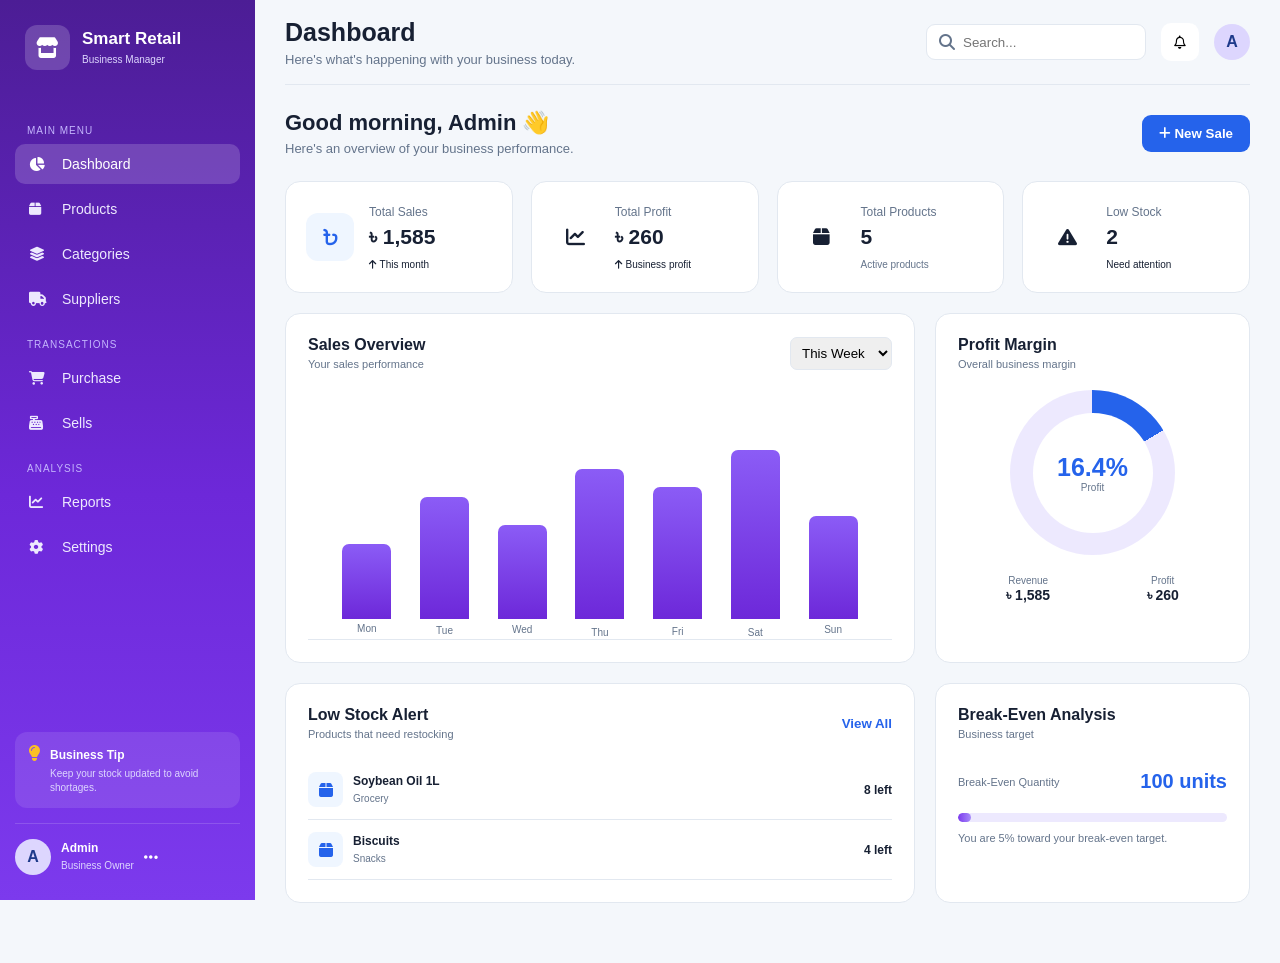
==== index.html @ 4ffba8eb "first commit" ====
<!DOCTYPE html>
<html lang="en">
<head>
    <meta charset="UTF-8">
    <meta name="viewport" content="width=device-width, initial-scale=1.0">

    <title>Smart Retail Business Manager</title>

    <!-- CSS -->
    <link rel="stylesheet" href="./css/style.css">

    <!-- Icons -->
    <link rel="stylesheet"
          href="https://cdnjs.cloudflare.com/ajax/libs/font-awesome/6.5.0/css/all.min.css">
</head>

<body>

<!-- ================= SIDEBAR ================= -->

<aside class="sidebar">

    <div class="logo">
        <div class="logo-icon">
            <i class="fa-solid fa-store"></i>
        </div>

        <div>
            <h2>Smart Retail</h2>
            <span>Business Manager</span>
        </div>
    </div>


    <nav class="sidebar-menu">

        <p class="menu-title">MAIN MENU</p>

        <a href="#" class="nav-link active" data-page="dashboard">
            <i class="fa-solid fa-chart-pie"></i>
            <span>Dashboard</span>
        </a>

        <a href="#" class="nav-link" data-page="products">
            <i class="fa-solid fa-box"></i>
            <span>Products</span>
        </a>

        <a href="#" class="nav-link" data-page="categories">
            <i class="fa-solid fa-layer-group"></i>
            <span>Categories</span>
        </a>

        <a href="#" class="nav-link" data-page="suppliers">
            <i class="fa-solid fa-truck"></i>
            <span>Suppliers</span>
        </a>

        <p class="menu-title">TRANSACTIONS</p>

        <a href="#" class="nav-link" data-page="purchase">
            <i class="fa-solid fa-cart-shopping"></i>
            <span>Purchase</span>
        </a>

        <a href="#" class="nav-link" data-page="sales">
            <i class="fa-solid fa-cash-register"></i>
            <span>Sells</span>
        </a>

        <p class="menu-title">ANALYSIS</p>

        <a href="#" class="nav-link" data-page="reports">
            <i class="fa-solid fa-chart-line"></i>
            <span>Reports</span>
        </a>

        <a href="#" class="nav-link" data-page="settings">
            <i class="fa-solid fa-gear"></i>
            <span>Settings</span>
        </a>

    </nav>


    <div class="sidebar-bottom">

        <div class="help-box">
            <i class="fa-solid fa-lightbulb"></i>

            <div>
                <strong>Business Tip</strong>
                <p>Keep your stock updated to avoid shortages.</p>
            </div>
        </div>

        <div class="user-profile">
<div class="avatar" id="adminAvatar">
    A
</div>
            <div>
                <strong id="sidebarAdminName">Admin</strong>

                <small>Business Owner</small>
            </div>

            <i class="fa-solid fa-ellipsis"></i>
        </div>

    </div>

</aside>


<!-- ================= MAIN ================= -->

<main class="main-content">

    <!-- HEADER -->

    <header class="top-header">

        <div class="mobile-menu">
            <i class="fa-solid fa-bars"></i>
        </div>

        <div class="page-heading">

            <h1 id="page-title">Dashboard</h1>

            <p id="page-subtitle">
                Here's what's happening with your business today.
            </p>

        </div>


        <div class="header-right">

            <div class="search-box">

                <i class="fa-solid fa-search"></i>

                <input
                    type="text"
                    id="globalSearch"
                    placeholder="Search..."
                >

            </div>


            <button class="notification-btn">

                <i class="fa-regular fa-bell"></i>

                <span>3</span>

            </button>


            <div class="header-avatar">
                A
            </div>

        </div>

    </header>


    <!-- ================= PAGE CONTENT ================= -->

    <section id="page-container">


        <!-- ================================================= -->
        <!-- DASHBOARD -->
        <!-- ================================================= -->

        <div class="page active-page" id="dashboard-page">

            <div class="welcome-section">

                <div>

                    <h2>Good morning, Admin 👋</h2>

                    <p>
                        Here's an overview of your business performance.
                    </p>

                </div>

                <button class="primary-btn" onclick="showPage('sales')">

                    <i class="fa-solid fa-plus"></i>

                    New Sale

                </button>

            </div>


            <!-- STAT CARDS -->

            <div class="stats-grid">

                <div class="stat-card">

                    <div class="stat-icon purple">
                        <i class="fa-solid fa-bangladeshi-taka-sign"></i>
                    </div>

                    <div>

                        <span>Total Sales</span>

                        <h2 id="dashboardSales">
                            ৳ 0
                        </h2>

                        <small class="positive">
                            <i class="fa-solid fa-arrow-up"></i>
                            This month
                        </small>

                    </div>

                </div>


                <div class="stat-card">

                    <div class="stat-icon green">
                        <i class="fa-solid fa-chart-line"></i>
                    </div>

                    <div>

                        <span>Total Profit</span>

                        <h2 id="dashboardProfit">
                            ৳ 0
                        </h2>

                        <small class="positive">
                            <i class="fa-solid fa-arrow-up"></i>
                            Business profit
                        </small>

                    </div>

                </div>


                <div class="stat-card">

                    <div class="stat-icon blue">
                        <i class="fa-solid fa-box"></i>
                    </div>

                    <div>

                        <span>Total Products</span>

                        <h2 id="dashboardProducts">
                            0
                        </h2>

                        <small>
                            Active products
                        </small>

                    </div>

                </div>


                <div class="stat-card">

                    <div class="stat-icon orange">
                        <i class="fa-solid fa-triangle-exclamation"></i>
                    </div>

                    <div>

                        <span>Low Stock</span>

                        <h2 id="dashboardLowStock">
                            0
                        </h2>

                        <small class="danger">
                            Need attention
                        </small>

                    </div>

                </div>

            </div>


            <!-- DASHBOARD MIDDLE -->

            <div class="dashboard-grid">


                <!-- SALES OVERVIEW -->

                <div class="dashboard-card large-card">

                    <div class="card-header">

                        <div>

                            <h3>Sales Overview</h3>

                            <p>
                                Your sales performance
                            </p>

                        </div>

                        <select id="salesPeriod">

                            <option>This Week</option>
                            <option>This Month</option>
                            <option>This Year</option>

                        </select>

                    </div>


                    <div class="chart-container">

                        <div class="fake-chart">

                            <div class="chart-bars">

                                <div style="height:40%">
                                    <span>Mon</span>
                                </div>

                                <div style="height:65%">
                                    <span>Tue</span>
                                </div>

                                <div style="height:50%">
                                    <span>Wed</span>
                                </div>

                                <div style="height:80%">
                                    <span>Thu</span>
                                </div>

                                <div style="height:70%">
                                    <span>Fri</span>
                                </div>

                                <div style="height:90%">
                                    <span>Sat</span>
                                </div>

                                <div style="height:55%">
                                    <span>Sun</span>
                                </div>

                            </div>

                        </div>

                    </div>

                </div>


                <!-- PROFIT MARGIN -->

                <div class="dashboard-card">

                    <div class="card-header">

                        <div>

                            <h3>Profit Margin</h3>

                            <p>Overall business margin</p>

                        </div>

                    </div>


                    <div class="profit-circle">

                        <div>

                            <strong id="profitMargin">
                                0%
                            </strong>

                            <span>Profit</span>

                        </div>

                    </div>


                    <div class="profit-info">

                        <div>

                            <span>Revenue</span>

                            <strong id="marginRevenue">
                                ৳ 0
                            </strong>

                        </div>

                        <div>

                            <span>Profit</span>

                            <strong id="marginProfit">
                                ৳ 0
                            </strong>

                        </div>

                    </div>

                </div>

            </div>


            <!-- DASHBOARD BOTTOM -->

            <div class="dashboard-grid">


                <!-- LOW STOCK -->

                <div class="dashboard-card">

                    <div class="card-header">

                        <div>

                            <h3>Low Stock Alert</h3>

                            <p>Products that need restocking</p>

                        </div>

                        <button
                            class="text-btn"
                            onclick="showPage('products')"
                        >
                            View All
                        </button>

                    </div>

                    <div id="lowStockList"></div>

                </div>


                <!-- BREAK EVEN -->

                <div class="dashboard-card">

                    <div class="card-header">

                        <div>

                            <h3>Break-Even Analysis</h3>

                            <p>Business target</p>

                        </div>

                    </div>


                    <div class="break-even">

                        <div class="break-number">

                            <span>Break-Even Quantity</span>

                            <strong id="breakEvenQuantity">
                                0 units
                            </strong>

                        </div>


                        <div class="progress">

                            <div
                                class="progress-bar"
                                id="breakEvenProgress"
                            ></div>

                        </div>


                        <p id="breakEvenText">
                            Add sales to see your progress.
                        </p>

                    </div>

                </div>

            </div>


        </div>


        <!-- ================================================= -->
        <!-- PRODUCTS -->
        <!-- ================================================= -->

        <div class="page" id="products-page">

            <div class="section-header">

                <div>

                    <h2>Products</h2>

                    <p>
                        Manage your products and stock.
                    </p>

                </div>

                <button
                    class="primary-btn"
                    onclick="openModal('productModal')"
                >

                    <i class="fa-solid fa-plus"></i>

                    Add Product

                </button>

            </div>


            <div class="summary-grid">

                <div class="mini-card">

                    <span>Total Products</span>

                    <strong id="productCount">
                        0
                    </strong>

                </div>

                <div class="mini-card">

                    <span>Total Stock</span>

                    <strong id="totalStock">
                        0
                    </strong>

                </div>

                <div class="mini-card warning-mini">

                    <span>Low Stock</span>

                    <strong id="productLowStock">
                        0
                    </strong>

                </div>

            </div>


            <div class="table-card">

                <div class="table-top">

                    <h3>Product List</h3>

                    <div class="table-search">

                        <i class="fa-solid fa-search"></i>

                        <input
                            type="text"
                            id="productSearch"
                            placeholder="Search products..."
                            onkeyup="renderProducts()"
                        >

                    </div>

                </div>


                <div class="table-wrapper">

                    <table>

                        <thead>

                            <tr>

                                <th>Product</th>
                                <th>Category</th>
                                <th>Purchase Price</th>
                                <th>Selling Price</th>
                                <th>Stock</th>
                                <th>Status</th>
                                <th>Action</th>

                            </tr>

                        </thead>

                        <tbody id="productsTable"></tbody>

                    </table>

                </div>

            </div>

        </div>


        <!-- ================================================= -->
        <!-- CATEGORIES -->
        <!-- ================================================= -->

        <div class="page" id="categories-page">

            <div class="section-header">

                <div>

                    <h2>Categories</h2>

                    <p>
                        Organize your products by category.
                    </p>

                </div>

                <button
                    class="primary-btn"
                    onclick="openModal('categoryModal')"
                >

                    <i class="fa-solid fa-plus"></i>

                    Add Category

                </button>

            </div>


            <div class="category-grid" id="categoryList"></div>

        </div>


        <!-- ================================================= -->
        <!-- SUPPLIERS -->
        <!-- ================================================= -->

        <div class="page" id="suppliers-page">

            <div class="section-header">

                <div>

                    <h2>Suppliers</h2>

                    <p>
                        Manage your product suppliers.
                    </p>

                </div>

                <button
                    class="primary-btn"
                    onclick="openModal('supplierModal')"
                >

                    <i class="fa-solid fa-plus"></i>

                    Add Supplier

                </button>

            </div>


            <div class="supplier-grid" id="supplierList"></div>

        </div>


        <!-- ================================================= -->
        <!-- PURCHASE -->
        <!-- ================================================= -->

        <div class="page" id="purchase-page">

            <div class="section-header">

                <div>

                    <h2>Purchase</h2>

                    <p>
                        Record products purchased from suppliers.
                    </p>

                </div>

            </div>


            <div class="transaction-layout">

                <div class="form-card">

                    <h3>New Purchase</h3>

                    <form id="purchaseForm">

                        <div class="form-group">

                            <label>Supplier</label>

                            <select id="purchaseSupplier" required>
                                <option value="">Select Supplier</option>
                            </select>

                        </div>


                        <div class="form-group">

                            <label>Product</label>

                            <select id="purchaseProduct" required>
                                <option value="">Select Product</option>
                            </select>

                        </div>


                        <div class="form-row">

                            <div class="form-group">

                                <label>Quantity</label>

                                <input
                                    type="number"
                                    id="purchaseQuantity"
                                    min="1"
                                    required
                                >

                            </div>


                            <div class="form-group">

                                <label>Purchase Price</label>

                                <input
                                    type="number"
                                    id="purchasePrice"
                                    min="0"
                                    required
                                >

                            </div>

                        </div>


                        <div class="total-box">

                            <span>Total Purchase Cost</span>

                            <strong id="purchaseTotal">
                                ৳ 0
                            </strong>

                        </div>


                        <button class="primary-btn full-btn">

                            <i class="fa-solid fa-check"></i>

                            Complete Purchase

                        </button>

                    </form>

                </div>


                <div class="info-card">

                    <div class="info-icon">
                        <i class="fa-solid fa-circle-info"></i>
                    </div>

                    <h3>Purchase Information</h3>

                    <p>
                        When you record a purchase, the product stock
                        will automatically increase.
                    </p>

                    <div class="info-list">

                        <div>
                            <i class="fa-solid fa-check"></i>
                            Stock automatically updated
                        </div>

                        <div>
                            <i class="fa-solid fa-check"></i>
                            Purchase cost recorded
                        </div>

                        <div>
                            <i class="fa-solid fa-check"></i>
                            Supplier history maintained
                        </div>

                    </div>

                </div>

            </div>


            <div class="table-card">

                <div class="table-top">

                    <h3>Recent Purchases</h3>

                </div>

                <div class="table-wrapper">

                    <table>

                        <thead>

                            <tr>

                                <th>Date</th>
                                <th>Supplier</th>
                                <th>Product</th>
                                <th>Quantity</th>
                                <th>Price</th>
                                <th>Total</th>

                            </tr>

                        </thead>

                        <tbody id="purchaseTable"></tbody>

                    </table>

                </div>

            </div>

        </div>


        <!-- ================================================= -->
        <!-- SALES -->
        <!-- ================================================= -->

        <div class="page" id="sales-page">

            <div class="section-header">

                <div>

                    <h2>Sells</h2>

                    <p>
                        Record customer sales and track profit.
                    </p>

                </div>

            </div>


            <div class="transaction-layout">

                <div class="form-card">

                    <h3>New Sale</h3>

                    <form id="salesForm">

                        <div class="form-group">

                            <label>Customer Name</label>

                            <input
                                type="text"
                                id="customerName"
                                placeholder="Enter customer name"
                                required
                            >

                        </div>


                        <div class="form-group">

                            <label>Customer Phone</label>

                            <input
                                type="text"
                                id="customerPhone"
                                placeholder="01XXXXXXXXX"
                            >

                        </div>


                        <div class="form-group">

                            <label>Product</label>

                            <select id="salesProduct" required>
                                <option value="">Select Product</option>
                            </select>

                        </div>


                        <div class="form-row">

                            <div class="form-group">

                                <label>Quantity</label>

                                <input
                                    type="number"
                                    id="salesQuantity"
                                    min="1"
                                    value="1"
                                    required
                                >

                            </div>


                            <div class="form-group">

                                <label>Discount</label>

                                <input
                                    type="number"
                                    id="salesDiscount"
                                    min="0"
                                    value="0"
                                >

                            </div>

                        </div>


                        <div class="form-group">

                            <label>Payment Method</label>

                            <select id="paymentMethod">

                                <option>Cash</option>
                                 <option>bKash</option> 
                                <option>Card</option> 
                                <option>Other</option>

                            </select>

                        </div>


                        <div class="sale-summary">

                            <div>

                                <span>Unit Price</span>

                                <strong id="saleUnitPrice">
                                    ৳ 0
                                </strong>

                            </div>


                            <div>

                                <span>Subtotal</span>

                                <strong id="saleSubtotal">
                                    ৳ 0
                                </strong>

                            </div>


                            <div>

                                <span>Discount</span>

                                <strong id="saleDiscount">
                                    ৳ 0
                                </strong>

                            </div>


                            <div class="grand-total">

                                <span>Total</span>

                                <strong id="saleTotal">
                                    ৳ 0
                                </strong>

                            </div>

                        </div>


                        <button class="primary-btn full-btn">

                            <i class="fa-solid fa-cash-register"></i>

                            Complete Sale

                        </button>

                    </form>

                </div>


                <div class="sale-help">

                    <div class="sale-help-icon">

                        <i class="fa-solid fa-lightbulb"></i>

                    </div>

                    <h3>Smart Selling</h3>

                    <p>
                        Every sale automatically reduces stock and
                        calculates your profit.
                    </p>

                    <div class="profit-preview">

                        <span>Estimated Profit</span>

                        <strong id="estimatedProfit">
                            ৳ 0
                        </strong>

                    </div>

                </div>

            </div>


            <div class="table-card">

                <div class="table-top">

                    <h3>Sales History</h3>

                    <button
                        class="outline-btn"
                        onclick="clearSales()"
                    >
                        Clear History
                    </button>

                </div>


                <div class="table-wrapper">

                    <table>

                        <thead>

                            <tr>

                                <th>Date</th>
                                <th>Customer</th>
                                <th>Product</th>
                                <th>Qty</th>
                                <th>Total</th>
                                <th>Profit</th>
                                <th>Payment</th>

                            </tr>

                        </thead>

                        <tbody id="salesTable"></tbody>

                    </table>

                </div>

            </div>

        </div>


        <!-- ================================================= -->
        <!-- REPORTS -->
        <!-- ================================================= -->

        <div class="page" id="reports-page">

            <div class="section-header">

                <div>

                    <h2>Reports</h2>

                    <p>
                        Understand your business performance.
                    </p>

                </div>

                <button
                    class="outline-btn"
                    onclick="window.print()"
                >

                    <i class="fa-solid fa-print"></i>

                    Print Report

                </button>

            </div>


            <div class="report-cards">

                <div class="report-card">

                    <i class="fa-solid fa-money-bill-trend-up"></i>

                    <span>Total Revenue</span>

                    <strong id="reportRevenue">
                        ৳ 0
                    </strong>

                </div>


                <div class="report-card">

                    <i class="fa-solid fa-chart-column"></i>

                    <span>Total Profit</span>

                    <strong id="reportProfit">
                        ৳ 0
                    </strong>

                </div>


                <div class="report-card">

                    <i class="fa-solid fa-percent"></i>

                    <span>Profit Margin</span>

                    <strong id="reportMargin">
                        0%
                    </strong>

                </div>


                <div class="report-card">

                    <i class="fa-solid fa-cart-shopping"></i>

                    <span>Total Sales</span>

                    <strong id="reportTransactions">
                        0
                    </strong>

                </div>

            </div>


            <div class="dashboard-grid">


                <div class="dashboard-card">

                    <div class="card-header">

                        <div>

                            <h3>Profit & Loss</h3>

                            <p>Business financial summary</p>

                        </div>

                    </div>


                    <div class="financial-list">

                        <div>

                            <span>Total Revenue</span>

                            <strong id="financialRevenue">
                                ৳ 0
                            </strong>

                        </div>

                        <div>

                            <span>Cost of Goods</span>

                            <strong id="financialCost">
                                ৳ 0
                            </strong>

                        </div>

                        <div class="profit-row">

                            <span>Gross Profit</span>

                            <strong id="financialProfit">
                                ৳ 0
                            </strong>

                        </div>

                    </div>

                </div>


                <div class="dashboard-card">

                    <div class="card-header">

                        <div>

                            <h3>Break-Even Analysis</h3>

                            <p>Calculate your business target</p>

                        </div>

                    </div>


                    <div class="break-form">

                        <div class="form-group">

                            <label>Fixed Cost</label>

                            <input
                                type="number"
                                id="fixedCost"
                                value="20000"
                                oninput="calculateBreakEven()"
                            >

                        </div>


                        <div class="form-group">

                            <label>Selling Price / Unit</label>

                            <input
                                type="number"
                                id="breakSellingPrice"
                                value="500"
                                oninput="calculateBreakEven()"
                            >

                        </div>


                        <div class="form-group">

                            <label>Variable Cost / Unit</label>

                            <input
                                type="number"
                                id="variableCost"
                                value="300"
                                oninput="calculateBreakEven()"
                            >

                        </div>


                        <div class="break-result">

                            <span>Break-Even Quantity</span>

                            <strong id="breakResult">
                                100 units
                            </strong>

                        </div>

                    </div>

                </div>

            </div>


            <div class="table-card">

                <div class="table-top">

                    <h3>Best Selling Products</h3>

                </div>

                <div class="table-wrapper">

                    <table>

                        <thead>

                            <tr>

                                <th>Product</th>
                                <th>Units Sold</th>
                                <th>Revenue</th>
                                <th>Profit</th>

                            </tr>

                        </thead>

                        <tbody id="bestSellingTable"></tbody>

                    </table>

                </div>

            </div>

        </div>
<!-- ================================================= -->
<!-- SETTINGS -->
<!-- ================================================= -->

<div class="page" id="settings-page">

    <div class="section-header">

        <div>

            <h2>Settings</h2>

            <p>
                Manage your business information.
            </p>

        </div>

    </div>


    <div class="settings-layout">


        <!-- SETTINGS MENU -->
        <div class="settings-menu">

            <button class="setting-tab active">

                <i class="fa-solid fa-store"></i>

                Business Information

            </button>

        </div>


        <!-- SETTINGS CONTENT -->
        <div class="settings-content">

            <h3>Business Information</h3>

            <p class="settings-description">
                Update your business details.
            </p>


            <!-- BUSINESS NAME + PHONE -->
            <div class="form-row">

                <div class="form-group">

                    <label for="adminName">
                        admin Name
                    </label>

                    <input
                        type="text"
                        id="adminName"
                        value="admin"
                        placeholder="Enter admin name"
                    >

                </div>


                <div class="form-group">

                    <label for="businessPhone">
                        Phone
                    </label>

                    <input
                        type="text"
                        id="businessPhone"
                        value="01700000000"
                        placeholder="Enter phone number"
                    >

                </div>

            </div>


            <!-- EMAIL -->
            <div class="form-group">

                <label for="businessEmail">
                    Email
                </label>

                <input
                    type="email"
                    id="businessEmail"
                    value="admin@smartretail.com"
                    placeholder="Enter business email"
                >

            </div>


            <!-- ADDRESS -->
            <div class="form-group">

                <label for="businessAddress">
                    Business Address
                </label>

                <textarea
                    id="businessAddress"
                    rows="4"
                    placeholder="Enter business address"
                >Sylhet, Bangladesh</textarea>

            </div>


            <!-- SAVE BUTTON -->
            <button
                type="button"
                class="primary-btn"
                id="saveBusinessInfo"
            >

                <i class="fa-solid fa-save"></i>

                Save Changes

            </button>


        </div>

    </div>

</div>

<!-- ================================================= -->
<!-- PRODUCT MODAL -->
<!-- ================================================= -->

<div class="modal" id="productModal">

    <div class="modal-content">

        <div class="modal-header">

            <div>

                <h3>Add New Product</h3>

                <p>Add a product to your inventory.</p>

            </div>

            <button
                class="close-modal"
                onclick="closeModal('productModal')"
            >
                
            </button>

        </div>


        <form id="productForm">

            <div class="form-group">

                <label>Product Name</label>

                <input
                    type="text"
                    id="productName"
                    placeholder="e.g. Rice 5kg"
                    required
                >

            </div>


            <div class="form-group">

                <label>Category</label>

                <select id="productCategory" required></select>

            </div>


            <div class="form-row">

                <div class="form-group">

                    <label>Purchase Price</label>

                    <input
                        type="number"
                        id="productPurchasePrice"
                        required
                    >

                </div>


                <div class="form-group">

                    <label>Selling Price</label>

                    <input
                        type="number"
                        id="productSellingPrice"
                        required
                    >

                </div>

            </div>


            <div class="form-row">

                <div class="form-group">

                    <label>Stock Quantity</label>

                    <input
                        type="number"
                        id="productStock"
                        required
                    >

                </div>


                <div class="form-group">

                    <label>Minimum Stock</label>

                    <input
                        type="number"
                        id="productMinimumStock"
                        value="5"
                        required
                    >

                </div>

            </div>


            <div class="modal-actions">

                <button
                    type="button"
                    class="outline-btn"
                    onclick="closeModal('productModal')"
                >
                    Cancel
                </button>

                <button class="primary-btn">
                    Add Product
                </button>

            </div>

        </form>

    </div>

</div>


<!-- ================================================= -->
<!-- CATEGORY MODAL -->
<!-- ================================================= -->

<div class="modal" id="categoryModal">

    <div class="modal-content small-modal">

        <div class="modal-header">

            <h3>Add Category</h3>

            <button
                class="close-modal"
                onclick="closeModal('categoryModal')"
            >
                
            </button>

        </div>


        <form id="categoryForm">

            <div class="form-group">

                <label>Category Name</label>

                <input
                    type="text"
                    id="categoryName"
                    placeholder="e.g. Grocery"
                    required
                >

            </div>


            <div class="modal-actions">

                <button
                    type="button"
                    class="outline-btn"
                    onclick="closeModal('categoryModal')"
                >
                    Cancel
                </button>

                <button class="primary-btn">
                    Add Category
                </button>

            </div>

        </form>

    </div>

</div>


<!-- ================================================= -->
<!-- SUPPLIER MODAL -->
<!-- ================================================= -->

<div class="modal" id="supplierModal">

    <div class="modal-content">

        <div class="modal-header">

            <div>

                <h3>Add Supplier</h3>

                <p>Add supplier information.</p>

            </div>

            <button
                class="close-modal"
                onclick="closeModal('supplierModal')"
            >
                
            </button>

        </div>


        <form id="supplierForm">

            <div class="form-group">

                <label>Supplier Name</label>

                <input
                    type="text"
                    id="supplierName"
                    required
                >

            </div>


            <div class="form-row">

                <div class="form-group">

                    <label>Phone</label>

                    <input
                        type="text"
                        id="supplierPhone"
                        required
                    >

                </div>


                <div class="form-group">

                    <label>Email</label>

                    <input
                        type="email"
                        id="supplierEmail"
                    >

                </div>

            </div>


            <div class="form-group">

                <label>Address</label>

                <textarea
                    id="supplierAddress"
                    rows="3"
                ></textarea>

            </div>


            <div class="modal-actions">

                <button
                    type="button"
                    class="outline-btn"
                    onclick="closeModal('supplierModal')"
                >
                    Cancel
                </button>

                <button class="primary-btn">
                    Add Supplier
                </button>

            </div>

        </form>

    </div>

</div>


<!-- JAVASCRIPT -->

<script src="js/script.js"></script>

</body>
</html>
---- css/style.css ----
/* ==========================================
   SMART RETAIL BUSINESS MANAGER
   ========================================== */

/* :root {

    --primary: #6d28d9;
    --primary-dark: #4c1d95;
    --primary-light: #ede9fe;

    --background: #f7f7fb;

    --white: #ffffff;

    --text: #1f2937;
    --text-light: #6b7280;

    --border: #e5e7eb;

    --green: #16a34a;
    --green-light: #dcfce7;

    --red: #dc2626;
    --red-light: #fee2e2;

    --orange: #f59e0b;
    --orange-light: #fef3c7;

    --blue: #2563eb;
    --blue-light: #dbeafe;

    --shadow:
        0 5px 20px rgba(0, 0, 0, 0.05);

}
 */


:root {

    --primary: #2563EB;
    --primary-dark: #1E3A8A;
    --primary-light: #EFF6FF;
    --primary-bright: #3B82F6;

    --background: #F4F7FB;
    --card: #FFFFFF;

    --text: #172033;
    --text-light: #64748B;

    --border: #E2E8F0;

    --success: #10B981;
    --warning: #F59E0B;
    --danger: #EF4444;

}

/* ==========================================
   RESET
   ========================================== */

* {

    margin: 0;
    padding: 0;

    box-sizing: border-box;

}


body {

    font-family:
        Inter,
        Arial,
        Helvetica,
        sans-serif;

    background: var(--background);

    color: var(--text);

}


/* ==========================================
   SIDEBAR
   ========================================== */

.sidebar {

    width: 255px;

    height: 100vh;

    position: fixed;

    left: 0;
    top: 0;

    background:
        linear-gradient(
            180deg,
            #4c1d95 0%,
            #6d28d9 55%,
            #7c3aed 100%
        );

    color: white;

    padding: 25px 15px;

    display: flex;

    flex-direction: column;

    z-index: 1000;

}


.logo {

    display: flex;

    align-items: center;

    gap: 12px;

    padding: 0 10px;

    margin-bottom: 35px;

}


.logo-icon {

    width: 45px;
    height: 45px;

    border-radius: 12px;

    background: rgba(255,255,255,0.18);

    display: flex;

    justify-content: center;

    align-items: center;

    font-size: 20px;

}


.logo h2 {

    font-size: 17px;

}


.logo span {

    font-size: 10px;

    color: #ddd6fe;

}


.menu-title {

    font-size: 10px;

    letter-spacing: 1px;

    color: #c4b5fd;

    margin: 20px 12px 8px;

}


.nav-link {

    display: flex;

    align-items: center;

    gap: 13px;

    padding: 12px 14px;

    color: #ede9fe;

    text-decoration: none;

    border-radius: 10px;

    margin-bottom: 5px;

    transition: 0.3s;

    font-size: 14px;

}


.nav-link i {

    width: 20px;

}


.nav-link:hover,
.nav-link.active {

    background: rgba(255,255,255,0.17);

    color: white;

}


.sidebar-bottom {

    margin-top: auto;

}


.help-box {

    background: rgba(255,255,255,0.10);

    padding: 13px;

    border-radius: 12px;

    display: flex;

    gap: 10px;

    margin-bottom: 15px;

}


.help-box > i {

    color: #fbbf24;

}


.help-box strong {

    font-size: 12px;

}


.help-box p {

    font-size: 10px;

    color: #ddd6fe;

    margin-top: 4px;

    line-height: 1.4;

}


.user-profile {

    display: flex;

    align-items: center;

    gap: 10px;

    border-top: 1px solid rgba(255,255,255,0.15);

    padding-top: 15px;

}


.avatar,
.header-avatar {

    width: 36px;
    height: 36px;

    border-radius: 50%;

    background: #ddd6fe;

    color: var(--primary-dark);

    display: flex;

    justify-content: center;

    align-items: center;

    font-weight: bold;

}


.user-profile strong {

    font-size: 12px;

    display: block;

}


.user-profile small {

    color: #ddd6fe;

    font-size: 10px;

}


/* ==========================================
   MAIN
   ========================================== */

.main-content {

    margin-left: 255px;

    min-height: 100vh;

    padding: 0 30px 40px;

}


/* ==========================================
   HEADER
   ========================================== */

.top-header {

    height: 85px;

    display: flex;

    align-items: center;

    justify-content: space-between;

    border-bottom: 1px solid var(--border);

    margin-bottom: 25px;

}


.page-heading h1 {

    font-size: 25px;

}


.page-heading p {

    color: var(--text-light);

    font-size: 13px;

    margin-top: 5px;

}


.header-right {

    display: flex;

    align-items: center;

    gap: 15px;

}


.search-box {

    background: white;

    border: 1px solid var(--border);

    border-radius: 9px;

    padding: 9px 12px;

    display: flex;

    align-items: center;

    gap: 8px;

    width: 220px;

}


.search-box i {

    color: var(--text-light);

}


.search-box input {

    border: none;

    outline: none;

    width: 100%;

}


.notification-btn {

    border: none;

    background: white;

    width: 38px;
    height: 38px;

    border-radius: 10px;

    position: relative;

    cursor: pointer;

}


.notification-btn span {

    position: absolute;

    top: -3px;
    right: -3px;

    background: var(--red);

    color: white;

    font-size: 9px;

    width: 16px;
    height: 16px;

    border-radius: 50%;

    display: flex;

    justify-content: center;

    align-items: center;

}


.mobile-menu {

    display: none;

}


/* ==========================================
   PAGES
   ========================================== */

.page {

    display: none;

}


.page.active-page {

    display: block;

}


.welcome-section,
.section-header {

    display: flex;

    justify-content: space-between;

    align-items: center;

    margin-bottom: 25px;

}


.welcome-section h2,
.section-header h2 {

    font-size: 22px;

}


.welcome-section p,
.section-header p {

    color: var(--text-light);

    font-size: 13px;

    margin-top: 5px;

}


/* ==========================================
   BUTTONS
   ========================================== */

.primary-btn {

    background: var(--primary);

    color: white;

    border: none;

    padding: 11px 17px;

    border-radius: 9px;

    cursor: pointer;

    font-weight: 600;

    transition: 0.25s;

}


.primary-btn:hover {

    background: var(--primary-dark);

    transform: translateY(-1px);

}


.outline-btn {

    background: white;

    color: var(--primary);

    border: 1px solid var(--primary-light);

    padding: 10px 15px;

    border-radius: 8px;

    cursor: pointer;

}


.text-btn {

    border: none;

    background: transparent;

    color: var(--primary);

    cursor: pointer;

    font-weight: 600;

}


.full-btn {

    width: 100%;

}


/* ==========================================
   STAT CARDS
   ========================================== */

.stats-grid {

    display: grid;

    grid-template-columns:
        repeat(4, 1fr);

    gap: 18px;

    margin-bottom: 20px;

}


.stat-card {

    background: white;

    border: 1px solid var(--border);

    border-radius: 15px;

    padding: 20px;

    display: flex;

    gap: 15px;

    align-items: center;

    box-shadow: var(--shadow);

}


.stat-icon {

    width: 48px;
    height: 48px;

    border-radius: 12px;

    display: flex;

    align-items: center;

    justify-content: center;

    font-size: 19px;

}


.stat-icon.purple {

    background: var(--primary-light);

    color: var(--primary);

}


.stat-icon.green {

    background: var(--green-light);

    color: var(--green);

}


.stat-icon.blue {

    background: var(--blue-light);

    color: var(--blue);

}


.stat-icon.orange {

    background: var(--orange-light);

    color: var(--orange);

}


.stat-card span {

    font-size: 12px;

    color: var(--text-light);

}


.stat-card h2 {

    font-size: 21px;

    margin: 5px 0;

}


.stat-card small {

    font-size: 10px;

    color: var(--text-light);

}


.positive {

    color: var(--green) !important;

}


.danger {

    color: var(--red) !important;

}


/* ==========================================
   DASHBOARD GRID
   ========================================== */

.dashboard-grid {

    display: grid;

    grid-template-columns:
        2fr 1fr;

    gap: 20px;

    margin-bottom: 20px;

}


.dashboard-card {

    background: white;

    border: 1px solid var(--border);

    border-radius: 15px;

    padding: 22px;

    box-shadow: var(--shadow);

}


.card-header {

    display: flex;

    justify-content: space-between;

    align-items: center;

    margin-bottom: 20px;

}


.card-header h3 {

    font-size: 16px;

}


.card-header p {

    color: var(--text-light);

    font-size: 11px;

    margin-top: 4px;

}


.card-header select {

    border: 1px solid var(--border);

    padding: 7px;

    border-radius: 7px;

}


/* ==========================================
   CHART
   ========================================== */

.chart-container {

    height: 250px;

}


.fake-chart {

    height: 100%;

    display: flex;

    align-items: end;

    padding: 20px;

    border-bottom: 1px solid var(--border);

}


.chart-bars {

    display: flex;

    align-items: end;

    justify-content: space-around;

    width: 100%;

    height: 90%;

}


.chart-bars div {

    width: 9%;

    background:
        linear-gradient(
            180deg,
            #8b5cf6,
            #6d28d9
        );

    border-radius: 7px 7px 0 0;

    position: relative;

}


.chart-bars span {

    position: absolute;

    top: 105%;

    left: 50%;

    transform: translateX(-50%);

    font-size: 10px;

    color: var(--text-light);

}


/* ==========================================
   PROFIT CIRCLE
   ========================================== */

.profit-circle {

    width: 165px;
    height: 165px;

    border-radius: 50%;

    margin: 10px auto 20px;

    background:
        conic-gradient(
            var(--primary) 0deg,
            var(--primary) 100deg,
            #ede9fe 100deg,
            #ede9fe 360deg
        );

    display: flex;

    justify-content: center;

    align-items: center;

}


.profit-circle::before {

    content: "";

    position: absolute;

}


.profit-circle > div {

    width: 120px;
    height: 120px;

    background: white;

    border-radius: 50%;

    display: flex;

    flex-direction: column;

    justify-content: center;

    align-items: center;

}


.profit-circle strong {

    font-size: 25px;

    color: var(--primary);

}


.profit-circle span {

    font-size: 10px;

    color: var(--text-light);

}


.profit-info {

    display: flex;

    justify-content: space-around;

    text-align: center;

}


.profit-info span {

    display: block;

    color: var(--text-light);

    font-size: 10px;

}


.profit-info strong {

    font-size: 14px;

}


/* ==========================================
   LOW STOCK
   ========================================== */

.stock-item {

    display: flex;

    align-items: center;

    justify-content: space-between;

    padding: 12px 0;

    border-bottom: 1px solid var(--border);

}


.stock-product {

    display: flex;

    align-items: center;

    gap: 10px;

}


.product-mini-icon {

    width: 35px;
    height: 35px;

    border-radius: 8px;

    background: var(--primary-light);

    color: var(--primary);

    display: flex;

    align-items: center;

    justify-content: center;

}


.stock-product strong {

    display: block;

    font-size: 12px;

}


.stock-product span {

    font-size: 10px;

    color: var(--text-light);

}


.stock-number {

    color: var(--red);

    font-weight: bold;

    font-size: 12px;

}


/* ==========================================
   BREAK EVEN
   ========================================== */

.break-even {

    padding-top: 10px;

}


.break-number {

    display: flex;

    justify-content: space-between;

    align-items: center;

    margin-bottom: 20px;

}


.break-number span {

    color: var(--text-light);

    font-size: 11px;

}


.break-number strong {

    color: var(--primary);

    font-size: 20px;

}


.progress {

    height: 9px;

    background: #ede9fe;

    border-radius: 10px;

    overflow: hidden;

}


.progress-bar {

    height: 100%;

    width: 0%;

    background:
        linear-gradient(
            90deg,
            #7c3aed,
            #a78bfa
        );

    border-radius: 10px;

}


.break-even p {

    font-size: 11px;

    color: var(--text-light);

    margin-top: 10px;

}


/* ==========================================
   TABLE
   ========================================== */

.table-card {

    background: white;

    border: 1px solid var(--border);

    border-radius: 15px;

    padding: 22px;

    margin-top: 20px;

    box-shadow: var(--shadow);

}


.table-top {

    display: flex;

    justify-content: space-between;

    align-items: center;

    margin-bottom: 18px;

}


.table-top h3 {

    font-size: 16px;

}


.table-search {

    border: 1px solid var(--border);

    padding: 8px 10px;

    border-radius: 8px;

    display: flex;

    gap: 7px;

}


.table-search input {

    border: none;

    outline: none;

}


.table-wrapper {

    overflow-x: auto;

}


table {

    width: 100%;

    border-collapse: collapse;

}


th {

    background: #f8f7ff;

    color: var(--primary-dark);

    text-align: left;

    font-size: 11px;

    padding: 13px;

}


td {

    padding: 13px;

    border-bottom: 1px solid var(--border);

    font-size: 12px;

}


tr:hover {

    background: #fafafa;

}


.status {

    display: inline-block;

    padding: 5px 9px;

    border-radius: 20px;

    font-size: 10px;

    font-weight: bold;

}


.status.good {

    background: var(--green-light);

    color: var(--green);

}


.status.low {

    background: var(--red-light);

    color: var(--red);

}


.action-btn {

    border: none;

    background: var(--primary-light);

    color: var(--primary);

    width: 28px;
    height: 28px;

    border-radius: 7px;

    cursor: pointer;

}


/* ==========================================
   FORM
   ========================================== */

.transaction-layout {

    display: grid;

    grid-template-columns: 2fr 1fr;

    gap: 20px;

}


.form-card,
.info-card,
.sale-help {

    background: white;

    border: 1px solid var(--border);

    border-radius: 15px;

    padding: 25px;

    box-shadow: var(--shadow);

}


.form-card h3 {

    margin-bottom: 20px;

}


.form-group {

    margin-bottom: 17px;

}


.form-group label {

    display: block;

    font-size: 12px;

    font-weight: 600;

    margin-bottom: 7px;

}


.form-group input,
.form-group select,
.form-group textarea {

    width: 100%;

    padding: 11px;

    border: 1px solid var(--border);

    border-radius: 8px;

    outline: none;

    font-family: inherit;

}


.form-group input:focus,
.form-group select:focus,
.form-group textarea:focus {

    border-color: var(--primary);

    box-shadow:
        0 0 0 3px
        rgba(109,40,217,0.08);

}


.form-row {

    display: grid;

    grid-template-columns:
        1fr 1fr;

    gap: 15px;

}


.total-box {

    background: var(--primary-light);

    padding: 15px;

    border-radius: 10px;

    display: flex;

    justify-content: space-between;

    margin-bottom: 17px;

}


.total-box span {

    font-size: 12px;

}


.total-box strong {

    color: var(--primary);

}


/* ==========================================
   SALE SUMMARY
   ========================================== */

.sale-summary {

    background: #fafafa;

    padding: 15px;

    border-radius: 10px;

    margin-bottom: 18px;

}


.sale-summary > div {

    display: flex;

    justify-content: space-between;

    padding: 7px 0;

    font-size: 12px;

}


.grand-total {

    border-top: 1px solid var(--border);

    margin-top: 7px;

    padding-top: 13px !important;

}


.grand-total strong {

    color: var(--primary);

    font-size: 18px;

}


/* ==========================================
   INFO CARD
   ========================================== */

.info-icon,
.sale-help-icon {

    width: 50px;
    height: 50px;

    background: var(--primary-light);

    color: var(--primary);

    border-radius: 12px;

    display: flex;

    align-items: center;

    justify-content: center;

    font-size: 20px;

    margin-bottom: 18px;

}


.info-card h3,
.sale-help h3 {

    margin-bottom: 10px;

}


.info-card p,
.sale-help p {

    color: var(--text-light);

    font-size: 12px;

    line-height: 1.6;

}


.info-list {

    margin-top: 25px;

}


.info-list div {

    font-size: 11px;

    margin-bottom: 13px;

    color: var(--text-light);

}


.info-list i {

    color: var(--green);

    margin-right: 8px;

}


.profit-preview {

    background: var(--green-light);

    padding: 18px;

    border-radius: 10px;

    margin-top: 25px;

}


.profit-preview span {

    font-size: 11px;

    color: var(--green);

}


.profit-preview strong {

    display: block;

    color: var(--green);

    font-size: 23px;

    margin-top: 5px;

}


/* ==========================================
   SUMMARY
   ========================================== */

.summary-grid {

    display: grid;

    grid-template-columns:
        repeat(3, 1fr);

    gap: 18px;

}


.mini-card {

    background: white;

    border: 1px solid var(--border);

    border-radius: 12px;

    padding: 18px;

    box-shadow: var(--shadow);

}


.mini-card span {

    display: block;

    color: var(--text-light);

    font-size: 11px;

}


.mini-card strong {

    font-size: 25px;

    margin-top: 5px;

    display: block;

}


.warning-mini strong {

    color: var(--red);

}


/* ==========================================
   CATEGORIES
   ========================================== */

.category-grid {

    display: grid;

    grid-template-columns:
        repeat(4, 1fr);

    gap: 18px;

}


.category-card {

    background: white;

    border: 1px solid var(--border);

    border-radius: 15px;

    padding: 22px;

    box-shadow: var(--shadow);

    transition: 0.25s;

}


.category-card:hover {

    transform: translateY(-4px);

}


.category-icon {

    width: 45px;
    height: 45px;

    background: var(--primary-light);

    color: var(--primary);

    border-radius: 10px;

    display: flex;

    align-items: center;

    justify-content: center;

    margin-bottom: 15px;

}


.category-card h3 {

    font-size: 15px;

}


.category-card p {

    font-size: 11px;

    color: var(--text-light);

    margin-top: 5px;

}


/* ==========================================
   SUPPLIERS
   ========================================== */

.supplier-grid {

    display: grid;

    grid-template-columns:
        repeat(3, 1fr);

    gap: 18px;

}


.supplier-card {

    background: white;

    border: 1px solid var(--border);

    border-radius: 15px;

    padding: 20px;

    box-shadow: var(--shadow);

}


.supplier-top {

    display: flex;

    gap: 12px;

    align-items: center;

    margin-bottom: 18px;

}


.supplier-avatar {

    width: 45px;
    height: 45px;

    border-radius: 12px;

    background: var(--primary-light);

    color: var(--primary);

    display: flex;

    justify-content: center;

    align-items: center;

    font-weight: bold;

}


.supplier-card h3 {

    font-size: 14px;

}


.supplier-card span {

    font-size: 10px;

    color: var(--text-light);

}


.supplier-info {

    border-top: 1px solid var(--border);

    padding-top: 15px;

}


.supplier-info p {

    font-size: 11px;

    margin-bottom: 9px;

    color: var(--text-light);

}


/* ==========================================
   REPORTS
   ========================================== */

.report-cards {

    display: grid;

    grid-template-columns:
        repeat(4, 1fr);

    gap: 18px;

}


.report-card {

    background: white;

    border: 1px solid var(--border);

    border-radius: 14px;

    padding: 20px;

    box-shadow: var(--shadow);

}


.report-card i {

    font-size: 20px;

    color: var(--primary);

    margin-bottom: 15px;

}


.report-card span {

    display: block;

    color: var(--text-light);

    font-size: 11px;

}


.report-card strong {

    display: block;

    margin-top: 7px;

    font-size: 22px;

}


.financial-list > div {

    display: flex;

    justify-content: space-between;

    padding: 14px 0;

    border-bottom: 1px solid var(--border);

    font-size: 12px;

}


.profit-row strong {

    color: var(--green);

}


.break-form {

    display: grid;

    grid-template-columns:
        repeat(3, 1fr);

    gap: 12px;

}


.break-result {

    grid-column: 1 / -1;

    background: var(--primary-light);

    padding: 18px;

    border-radius: 10px;

    display: flex;

    justify-content: space-between;

}


.break-result strong {

    color: var(--primary);

}


/* ==========================================
   SETTINGS
   ========================================== */

.settings-layout {

    display: grid;

    grid-template-columns: 240px 1fr;

    gap: 20px;

}


.settings-menu {

    background: white;

    padding: 10px;

    border-radius: 14px;

    border: 1px solid var(--border);

    height: fit-content;

}


.setting-tab {

    width: 100%;

    border: none;

    background: transparent;

    padding: 13px;

    text-align: left;

    border-radius: 8px;

    cursor: pointer;

    font-size: 12px;

    color: var(--text-light);

    margin-bottom: 4px;

}


.setting-tab i {

    width: 25px;

}


.setting-tab:hover,
.setting-tab.active {

    background: var(--primary-light);

    color: var(--primary);

}


.settings-content {

    background: white;

    border: 1px solid var(--border);

    border-radius: 14px;

    padding: 25px;

}


.settings-content h3 {

    font-size: 17px;

}


.settings-description {

    color: var(--text-light);

    font-size: 11px;

    margin: 5px 0 25px;

}


/* ==========================================
   MODAL
   ========================================== */

.modal {

    position: fixed;

    inset: 0;

    background: rgba(17,24,39,0.55);

    display: none;

    justify-content: center;

    align-items: center;

    z-index: 2000;

    padding: 20px;

}


.modal.show {

    display: flex;

}


.modal-content {

    background: white;

    width: 500px;

    max-width: 100%;

    border-radius: 16px;

    padding: 25px;

    box-shadow:
        0 20px 60px
        rgba(0,0,0,0.2);

}


.small-modal {

    width: 400px;

}


.modal-header {

    display: flex;

    justify-content: space-between;

    align-items: flex-start;

    margin-bottom: 25px;

}


.modal-header h3 {

    font-size: 18px;

}


.modal-header p {

    color: var(--text-light);

    font-size: 11px;

    margin-top: 5px;

}


.close-modal {

    border: none;

    background: #f3f4f6;

    width: 32px;
    height: 32px;

    border-radius: 8px;

    font-size: 20px;

    cursor: pointer;

}


.modal-actions {

    display: flex;

    justify-content: flex-end;

    gap: 10px;

    margin-top: 20px;

}


/* ==========================================
   TOAST
   ========================================== */

.toast {

    position: fixed;

    right: 25px;

    bottom: 25px;

    background: #1f2937;

    color: white;

    padding: 14px 18px;

    border-radius: 10px;

    font-size: 12px;

    z-index: 5000;

    animation: toastIn 0.3s ease;

}


@keyframes toastIn {

    from {

        transform: translateY(20px);

        opacity: 0;

    }

    to {

        transform: translateY(0);

        opacity: 1;

    }

}


/* ==========================================
   RESPONSIVE
   ========================================== */

@media(max-width:1100px) {

    .stats-grid {

        grid-template-columns:
            repeat(2,1fr);

    }

    .category-grid {

        grid-template-columns:
            repeat(2,1fr);

    }

    .supplier-grid {

        grid-template-columns:
            repeat(2,1fr);

    }

    .report-cards {

        grid-template-columns:
            repeat(2,1fr);

    }

}


@media(max-width:850px) {

    .sidebar {

        transform: translateX(-100%);

        transition: 0.3s;

    }


    .sidebar.mobile-open {

        transform: translateX(0);

    }


    .main-content {

        margin-left: 0;

        padding: 0 18px 30px;

    }


    .mobile-menu {

        display: block;

        font-size: 20px;

        margin-right: 15px;

    }


    .top-header {

        justify-content: flex-start;

    }


    .header-right {

        margin-left: auto;

    }


    .search-box {

        display: none;

    }


    .dashboard-grid,
    .transaction-layout {

        grid-template-columns: 1fr;

    }


    .settings-layout {

        grid-template-columns: 1fr;

    }


    .break-form {

        grid-template-columns: 1fr;

    }

}


@media(max-width:600px) {

    .stats-grid,
    .summary-grid,
    .category-grid,
    .supplier-grid,
    .report-cards {

        grid-template-columns: 1fr;

    }


    .welcome-section,
    .section-header {

        align-items: flex-start;

        gap: 15px;

        flex-direction: column;

    }


    .form-row {

        grid-template-columns: 1fr;

    }


    .top-header {

        height: 75px;

    }


    .page-heading h1 {

        font-size: 20px;

    }

}
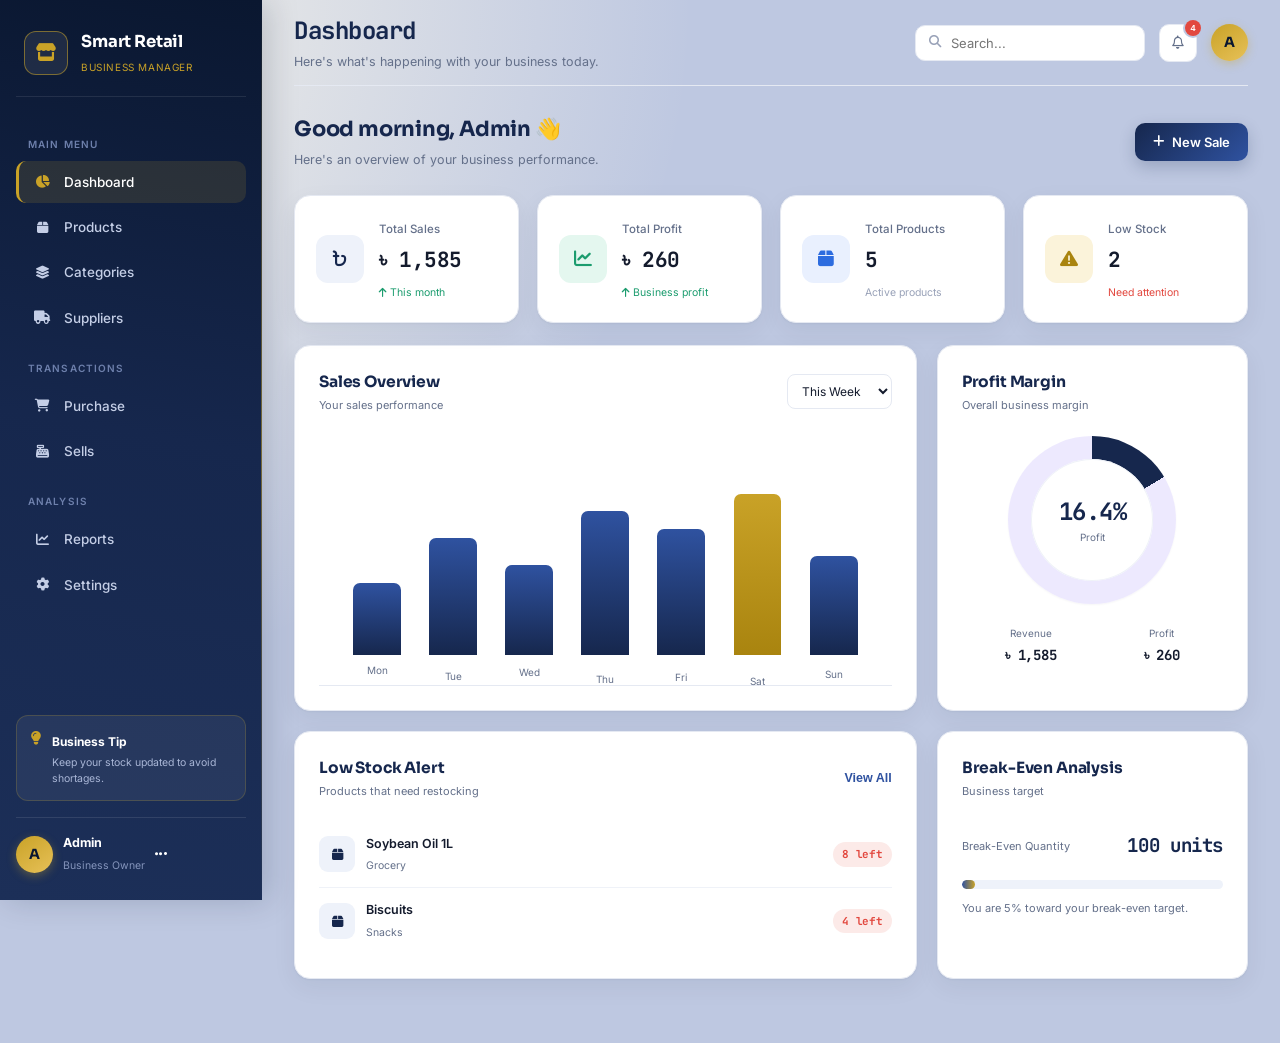
==== commit 0ffaf8fc: "added payment in purchase" ====
--- a/index.html
+++ b/index.html
@@ -802,6 +802,24 @@
                         </div>
 
 
+                        <!--  added payment -->
+
+                        <div class="form-group">
+
+                            <label>Payment Method</label>
+
+                            <select id="paymentMethod">
+
+                                <option>Cash</option>
+                                 <option>bKash</option> 
+                                <option>Card</option> 
+                                <option>Other</option>
+
+                            </select>
+
+                        </div>
+
+
                         <div class="total-box">
 
                             <span>Total Purchase Cost</span>
--- a/css/style.css
+++ b/css/style.css
@@ -1,59 +1,71 @@
 /* ==========================================
    SMART RETAIL BUSINESS MANAGER
-   ========================================== */
-
-/* :root {
-
-    --primary: #6d28d9;
-    --primary-dark: #4c1d95;
-    --primary-light: #ede9fe;
-
-    --background: #f7f7fb;
-
-    --white: #ffffff;
-
-    --text: #1f2937;
-    --text-light: #6b7280;
-
-    --border: #e5e7eb;
-
-    --green: #16a34a;
-    --green-light: #dcfce7;
-
-    --red: #dc2626;
-    --red-light: #fee2e2;
-
-    --orange: #f59e0b;
-    --orange-light: #fef3c7;
-
-    --blue: #2563eb;
-    --blue-light: #dbeafe;
-
-    --shadow:
-        0 5px 20px rgba(0, 0, 0, 0.05);
-
-}
- */
-
+   Design system: deep navy + antique gold
+   Display: Sora  |  Body: Inter  |  Data: JetBrains Mono
+   ========================================== */
+
+@import url('https://fonts.googleapis.com/css2?family=Sora:wght@500;600;700;800&family=Inter:wght@400;500;600;700&family=JetBrains+Mono:wght@500;600;700&display=swap');
 
 :root {
 
-    --primary: #2563EB;
-    --primary-dark: #1E3A8A;
-    --primary-light: #EFF6FF;
-    --primary-bright: #3B82F6;
-
-    --background: #F4F7FB;
+    /* --- Brand --- */
+    --primary: #16274D;
+    --primary-dark: #0A1730;
+    --primary-light: #EEF2FA;
+    --primary-bright: #2F52A0;
+
+    /* --- Signature accent (antique gold) --- */
+    --accent: #C9A227;
+    --accent-dark: #A9840F;
+    --accent-light: #FBF3DA;
+
+    /* --- Surfaces --- */
+    --background: #bec8e1;
+    
     --card: #FFFFFF;
 
-    --text: #172033;
-    --text-light: #64748B;
-
-    --border: #E2E8F0;
-
-    --success: #10B981;
-    --warning: #F59E0B;
-    --danger: #EF4444;
+    /* --- Text --- */
+    --text: #141B2D;
+    --text-light: #64708A;
+    --text-faint: #99A2B8;
+
+    /* --- Structure --- */
+    --border: #E5E9F2;
+    --border-soft: #EFF2F8;
+
+    /* --- Status --- */
+    --success: #1B9C6E;
+    --success-light: #E4F7EF;
+    --danger: #E2483F;
+    --danger-light: #FCEAE8;
+    --warning: #DA9A0B;
+    --warning-light: #FBF1DA;
+    --info: #2D6CDF;
+    --info-light: #E9F0FE;
+
+    /* --- Elevation --- */
+    --shadow-sm: 0 1px 2px rgba(20, 27, 45, 0.04);
+    --shadow: 0 8px 24px rgba(20, 27, 45, 0.06), 0 1px 2px rgba(20, 27, 45, 0.04);
+    --shadow-lg: 0 20px 45px rgba(20, 27, 45, 0.12);
+    --shadow-gold: 0 10px 25px rgba(201, 162, 39, 0.25);
+
+    /* --- Radius --- */
+    --r-sm: 8px;
+    --r-md: 12px;
+    --r-lg: 16px;
+    --r-xl: 20px;
+
+    /* legacy aliases kept for compatibility with older markup/JS references */
+    --success: #1B9C6E;
+    --green: #1B9C6E;
+    --green-light: #E4F7EF;
+    --red: #E2483F;
+    --red-light: #FCEAE8;
+    --orange: #DA9A0B;
+    --orange-light: #FBF1DA;
+    --blue: #2D6CDF;
+    --blue-light: #E9F0FE;
+    --shadow: 0 8px 24px rgba(20, 27, 45, 0.06), 0 1px 2px rgba(20, 27, 45, 0.04);
 
 }
 
@@ -62,27 +74,79 @@
    ========================================== */
 
 * {
-
     margin: 0;
     padding: 0;
-
     box-sizing: border-box;
-
-}
-
+}
+
+::selection {
+    background: var(--accent-light);
+    color: var(--primary-dark);
+}
+
+html {
+    scroll-behavior: smooth;
+}
 
 body {
 
-    font-family:
-        Inter,
-        Arial,
-        Helvetica,
-        sans-serif;
-
-    background: var(--background);
+    font-family: 'Inter', Arial, Helvetica, sans-serif;
+    font-size: 14px;
+    line-height: 1.5;
+
+    background:
+        radial-gradient(circle at 0% 0%, #F8F5EA 0%, transparent 42%),
+        var(--background);
 
     color: var(--text);
 
+    -webkit-font-smoothing: antialiased;
+
+}
+
+h1, h2, h3 {
+    font-family: 'Sora', 'Inter', sans-serif;
+    letter-spacing: -0.01em;
+    color: var(--primary);
+}
+
+/* numeric emphasis wherever big figures appear */
+.stat-card h2,
+.mini-card strong,
+.report-card strong,
+.profit-circle strong,
+.profit-info strong,
+.stock-number,
+.break-number strong,
+.break-result strong,
+.total-box strong,
+.grand-total strong,
+td strong,
+#page-title {
+    font-family: 'JetBrains Mono', 'Sora', monospace;
+    letter-spacing: -0.02em;
+}
+
+/* thin custom scrollbar */
+::-webkit-scrollbar {
+    width: 9px;
+    height: 9px;
+}
+::-webkit-scrollbar-track {
+    background: transparent;
+}
+::-webkit-scrollbar-thumb {
+    background: #D3D9E6;
+    border-radius: 10px;
+}
+::-webkit-scrollbar-thumb:hover {
+    background: var(--accent);
+}
+
+:focus-visible {
+    outline: 2px solid var(--accent);
+    outline-offset: 2px;
+    border-radius: 4px;
 }
 
 
@@ -92,74 +156,82 @@
 
 .sidebar {
 
-    width: 255px;
-
+    width: 262px;
     height: 100vh;
 
     position: fixed;
-
     left: 0;
     top: 0;
 
     background:
-        linear-gradient(
-            180deg,
-            #4c1d95 0%,
-            #6d28d9 55%,
-            #7c3aed 100%
-        );
+        linear-gradient(190deg, #0A1730 0%, #16274D 48%, #1C2F58 100%);
 
     color: white;
 
-    padding: 25px 15px;
-
-    display: flex;
-
+    padding: 26px 16px;
+
+    display: flex;
     flex-direction: column;
 
     z-index: 1000;
 
+    box-shadow: 6px 0 30px rgba(10, 23, 48, 0.18);
+
+}
+
+/* fine gold hairline down the outer edge — the sidebar's signature seam */
+.sidebar::after {
+    content: "";
+    position: absolute;
+    top: 0;
+    right: 0;
+    width: 1px;
+    height: 100%;
+    background: linear-gradient(180deg, transparent, rgba(201,162,39,0.55), transparent);
 }
 
 
 .logo {
 
     display: flex;
-
-    align-items: center;
-
-    gap: 12px;
-
-    padding: 0 10px;
-
-    margin-bottom: 35px;
+    align-items: center;
+    gap: 13px;
+
+    padding: 4px 8px 20px;
+    margin-bottom: 18px;
+
+    border-bottom: 1px solid rgba(255,255,255,0.09);
 
 }
 
 
 .logo-icon {
 
-    width: 45px;
-    height: 45px;
+    width: 44px;
+    height: 44px;
 
     border-radius: 12px;
 
-    background: rgba(255,255,255,0.18);
-
-    display: flex;
-
+    background: rgba(255,255,255,0.08);
+    border: 1px solid rgba(201,162,39,0.55);
+
+    display: flex;
     justify-content: center;
-
-    align-items: center;
-
-    font-size: 20px;
+    align-items: center;
+
+    font-size: 18px;
+    color: var(--accent);
 
 }
 
 
 .logo h2 {
 
-    font-size: 17px;
+    font-family: 'Sora', sans-serif;
+    font-size: 16.5px;
+    font-weight: 700;
+    color: #ffffff;
+    letter-spacing: -0.01em;
 
 }
 
@@ -167,8 +239,9 @@
 .logo span {
 
     font-size: 10px;
-
-    color: #ddd6fe;
+    letter-spacing: 0.06em;
+    text-transform: uppercase;
+    color: var(--accent);
 
 }
 
@@ -176,12 +249,13 @@
 .menu-title {
 
     font-size: 10px;
-
-    letter-spacing: 1px;
-
-    color: #c4b5fd;
-
-    margin: 20px 12px 8px;
+    font-weight: 600;
+    letter-spacing: 0.11em;
+    text-transform: uppercase;
+
+    color: #6E80AC;
+
+    margin: 22px 12px 9px;
 
 }
 
@@ -189,92 +263,93 @@
 .nav-link {
 
     display: flex;
-
-    align-items: center;
-
+    align-items: center;
     gap: 13px;
 
-    padding: 12px 14px;
-
-    color: #ede9fe;
-
+    padding: 11px 14px;
+
+    color: #C4CEE6;
     text-decoration: none;
 
     border-radius: 10px;
-
-    margin-bottom: 5px;
-
-    transition: 0.3s;
-
-    font-size: 14px;
+    border-left: 3px solid transparent;
+
+    margin-bottom: 3px;
+
+    transition: background 0.2s ease, color 0.2s ease, border-color 0.2s ease;
+
+    font-size: 13.5px;
+    font-weight: 500;
 
 }
 
 
 .nav-link i {
-
-    width: 20px;
-
-}
-
-
-.nav-link:hover,
+    width: 18px;
+    font-size: 13px;
+    text-align: center;
+}
+
+
+.nav-link:hover {
+
+    background: rgba(255,255,255,0.06);
+    color: white;
+
+}
+
 .nav-link.active {
 
-    background: rgba(255,255,255,0.17);
-
-    color: white;
-
+    background: rgba(201,162,39,0.14);
+    color: #ffffff;
+    border-left: 3px solid var(--accent);
+
+}
+
+.nav-link.active i {
+    color: var(--accent);
 }
 
 
 .sidebar-bottom {
-
     margin-top: auto;
-
 }
 
 
 .help-box {
 
-    background: rgba(255,255,255,0.10);
-
-    padding: 13px;
-
+    background: rgba(255,255,255,0.06);
+    border: 1px solid rgba(201,162,39,0.22);
+
+    padding: 14px;
     border-radius: 12px;
 
     display: flex;
-
     gap: 10px;
 
-    margin-bottom: 15px;
+    margin-bottom: 16px;
 
 }
 
 
 .help-box > i {
-
-    color: #fbbf24;
-
+    color: var(--accent);
+    margin-top: 1px;
 }
 
 
 .help-box strong {
-
     font-size: 12px;
-
+    color: #fff;
 }
 
 
 .help-box p {
 
-    font-size: 10px;
-
-    color: #ddd6fe;
-
+    font-size: 10.5px;
+    color: #A9B6D6;
     margin-top: 4px;
-
-    line-height: 1.4;
+    line-height: 1.5;
 
 }
 
@@ -282,14 +357,13 @@
 .user-profile {
 
     display: flex;
-
-    align-items: center;
-
+    align-items: center;
     gap: 10px;
 
-    border-top: 1px solid rgba(255,255,255,0.15);
-
-    padding-top: 15px;
+    border-top: 1px solid rgba(255,255,255,0.1);
+    padding-top: 16px;
+
+    cursor: pointer;
 
 }
 
@@ -297,1056 +371,975 @@
 .avatar,
 .header-avatar {
 
+    width: 37px;
+    height: 37px;
+
+    border-radius: 50%;
+
+    background: linear-gradient(145deg, var(--accent), #E7C158);
+    color: var(--primary-dark);
+
+    display: flex;
+    justify-content: center;
+    align-items: center;
+
+    font-weight: 700;
+    font-family: 'Sora', sans-serif;
+    font-size: 14px;
+
+    box-shadow: 0 3px 10px rgba(201,162,39,0.35);
+
+}
+
+
+.user-profile strong {
+    font-size: 12.5px;
+    display: block;
+    color: #fff;
+}
+
+
+.user-profile small {
+    color: #8494BB;
+    font-size: 10.5px;
+}
+
+
+/* ==========================================
+   MAIN
+   ========================================== */
+
+.main-content {
+    margin-left: 262px;
+    min-height: 100vh;
+    padding: 0 32px 44px;
+}
+
+
+/* ==========================================
+   HEADER
+   ========================================== */
+
+.top-header {
+
+    height: 86px;
+
+    display: flex;
+    align-items: center;
+    justify-content: space-between;
+
+    border-bottom: 1px solid var(--border);
+    margin-bottom: 28px;
+
+}
+
+
+.page-heading h1 {
+    font-size: 24px;
+    font-weight: 700;
+}
+
+
+.page-heading p {
+    color: var(--text-light);
+    font-size: 12.5px;
+    margin-top: 4px;
+}
+
+
+.header-right {
+    display: flex;
+    align-items: center;
+    gap: 14px;
+}
+
+
+.search-box {
+
+    background: var(--card);
+    border: 1px solid var(--border);
+    border-radius: 10px;
+
+    padding: 9px 13px;
+
+    display: flex;
+    align-items: center;
+    gap: 9px;
+
+    width: 230px;
+
+    transition: border-color 0.2s ease, box-shadow 0.2s ease;
+
+}
+
+.search-box:focus-within {
+    border-color: var(--accent);
+    box-shadow: 0 0 0 3px rgba(201,162,39,0.12);
+}
+
+
+.search-box i {
+    color: var(--text-faint);
+    font-size: 12.5px;
+}
+
+
+.search-box input {
+    border: none;
+    outline: none;
+    width: 100%;
+    font-family: inherit;
+    font-size: 13px;
+    background: transparent;
+}
+
+
+.notification-btn {
+
+    border: 1px solid var(--border);
+    background: var(--card);
+
+    width: 38px;
+    height: 38px;
+
+    border-radius: 10px;
+
+    position: relative;
+
+    cursor: pointer;
+    color: var(--text-light);
+
+    transition: border-color 0.2s ease, color 0.2s ease;
+
+}
+
+.notification-btn:hover {
+    border-color: var(--accent);
+    color: var(--primary);
+}
+
+
+.notification-btn span {
+
+    position: absolute;
+    top: -5px;
+    right: -5px;
+
+    background: var(--danger);
+    color: white;
+
+    font-size: 9px;
+    font-weight: 700;
+
+    width: 16px;
+    height: 16px;
+
+    border-radius: 50%;
+
+    display: flex;
+    justify-content: center;
+    align-items: center;
+
+    box-shadow: 0 0 0 2px var(--background);
+
+}
+
+
+.mobile-menu {
+    display: none;
+}
+
+
+/* ==========================================
+   PAGES
+   ========================================== */
+
+.page {
+    display: none;
+}
+
+
+.page.active-page {
+    display: block;
+    animation: pageFade 0.35s ease;
+}
+
+@keyframes pageFade {
+    from { opacity: 0; transform: translateY(6px); }
+    to   { opacity: 1; transform: translateY(0); }
+}
+
+
+.welcome-section,
+.section-header {
+
+    display: flex;
+    justify-content: space-between;
+    align-items: center;
+
+    margin-bottom: 26px;
+
+}
+
+
+.welcome-section h2,
+.section-header h2 {
+    font-size: 21px;
+    font-weight: 700;
+}
+
+
+.welcome-section p,
+.section-header p {
+    color: var(--text-light);
+    font-size: 12.5px;
+    margin-top: 5px;
+}
+
+
+/* ==========================================
+   BUTTONS
+   ========================================== */
+
+.primary-btn {
+
+    background: linear-gradient(135deg, var(--primary), var(--primary-bright));
+    color: white;
+
+    border: none;
+    padding: 11px 18px;
+
+    border-radius: 10px;
+
+    cursor: pointer;
+    font-weight: 600;
+    font-size: 13px;
+    font-family: 'Inter', sans-serif;
+
+    display: inline-flex;
+    align-items: center;
+    gap: 8px;
+
+    transition: transform 0.2s ease, box-shadow 0.2s ease, background 0.2s ease;
+
+    box-shadow: 0 6px 16px rgba(22,39,77,0.22);
+
+}
+
+
+.primary-btn:hover {
+    transform: translateY(-2px);
+    box-shadow: 0 10px 22px rgba(22,39,77,0.3);
+}
+
+.primary-btn:active {
+    transform: translateY(0);
+}
+
+
+.outline-btn {
+
+    background: var(--card);
+    color: var(--primary);
+
+    border: 1px solid var(--border);
+    padding: 10px 16px;
+
+    border-radius: 9px;
+    cursor: pointer;
+    font-weight: 600;
+    font-size: 13px;
+    font-family: 'Inter', sans-serif;
+
+    transition: border-color 0.2s ease, color 0.2s ease, background 0.2s ease;
+
+}
+
+.outline-btn:hover {
+    border-color: var(--accent);
+    color: var(--accent-dark);
+    background: var(--accent-light);
+}
+
+
+.text-btn {
+
+    border: none;
+    background: transparent;
+    color: var(--primary-bright);
+    cursor: pointer;
+    font-weight: 600;
+    font-size: 12.5px;
+    transition: color 0.2s ease;
+
+}
+
+.text-btn:hover {
+    color: var(--accent-dark);
+}
+
+
+.full-btn {
+    width: 100%;
+    justify-content: center;
+}
+
+
+/* ==========================================
+   STAT CARDS
+   ========================================== */
+
+.stats-grid {
+    display: grid;
+    grid-template-columns: repeat(4, 1fr);
+    gap: 18px;
+    margin-bottom: 22px;
+}
+
+
+.stat-card {
+
+    background: var(--card);
+    border: 1px solid var(--border);
+    border-radius: var(--r-lg);
+
+    padding: 21px;
+
+    display: flex;
+    gap: 15px;
+    align-items: center;
+
+    box-shadow: var(--shadow);
+
+    position: relative;
+    overflow: hidden;
+
+    transition: transform 0.25s ease, box-shadow 0.25s ease;
+
+}
+
+.stat-card::before {
+    content: "";
+    position: absolute;
+    left: 0; top: 0; bottom: 0;
+    width: 3px;
+    background: var(--accent);
+    opacity: 0;
+    transition: opacity 0.25s ease;
+}
+
+.stat-card:hover {
+    transform: translateY(-3px);
+    box-shadow: var(--shadow-lg);
+}
+
+.stat-card:hover::before {
+    opacity: 1;
+}
+
+
+.stat-icon {
+
+    width: 48px;
+    height: 48px;
+
+    border-radius: 12px;
+
+    display: flex;
+    align-items: center;
+    justify-content: center;
+
+    font-size: 18px;
+    flex-shrink: 0;
+
+}
+
+
+.stat-icon.purple {
+    background: var(--primary-light);
+    color: var(--primary);
+}
+
+
+.stat-icon.green {
+    background: var(--success-light);
+    color: var(--success);
+}
+
+
+.stat-icon.blue {
+    background: var(--info-light);
+    color: var(--info);
+}
+
+
+.stat-icon.orange {
+    background: var(--accent-light);
+    color: var(--accent-dark);
+}
+
+
+.stat-card span {
+    font-size: 11.5px;
+    color: var(--text-light);
+    font-weight: 500;
+}
+
+
+.stat-card h2 {
+    font-size: 21px;
+    font-weight: 700;
+    margin: 5px 0;
+    color: var(--text);
+}
+
+
+.stat-card small {
+    font-size: 10.5px;
+    color: var(--text-faint);
+    font-family: 'Inter', sans-serif;
+}
+
+
+.positive {
+    color: var(--success) !important;
+}
+
+
+.danger {
+    color: var(--danger) !important;
+}
+
+
+/* ==========================================
+   DASHBOARD GRID
+   ========================================== */
+
+.dashboard-grid {
+    display: grid;
+    grid-template-columns: 2fr 1fr;
+    gap: 20px;
+    margin-bottom: 20px;
+}
+
+
+.dashboard-card {
+
+    background: var(--card);
+    border: 1px solid var(--border);
+    border-radius: var(--r-lg);
+
+    padding: 24px;
+
+    box-shadow: var(--shadow);
+
+}
+
+
+.card-header {
+
+    display: flex;
+    justify-content: space-between;
+    align-items: center;
+
+    margin-bottom: 22px;
+
+}
+
+
+.card-header h3 {
+    font-size: 15.5px;
+    font-weight: 700;
+}
+
+
+.card-header p {
+    color: var(--text-light);
+    font-size: 11px;
+    margin-top: 4px;
+}
+
+
+.card-header select {
+
+    border: 1px solid var(--border);
+    background: var(--card);
+    color: var(--text);
+
+    padding: 8px 10px;
+    border-radius: 8px;
+    font-size: 12px;
+    font-family: inherit;
+    cursor: pointer;
+
+}
+
+
+/* ==========================================
+   CHART
+   ========================================== */
+
+.chart-container {
+    height: 250px;
+}
+
+
+.fake-chart {
+
+    height: 100%;
+
+    display: flex;
+    align-items: end;
+
+    padding: 20px 20px 30px;
+
+    border-bottom: 1px solid var(--border);
+
+}
+
+
+.chart-bars {
+
+    display: flex;
+    align-items: end;
+    justify-content: space-around;
+
+    width: 100%;
+    height: 90%;
+
+}
+
+
+.chart-bars div {
+
+    width: 9%;
+
+    background: linear-gradient(180deg, var(--primary-bright), var(--primary));
+
+    border-radius: 7px 7px 0 0;
+
+    position: relative;
+
+    transition: opacity 0.2s ease, transform 0.2s ease;
+
+}
+
+.chart-bars div:hover {
+    opacity: 0.85;
+    transform: scaleY(1.02);
+}
+
+.chart-bars div:nth-child(6) {
+    background: linear-gradient(180deg, var(--accent), var(--accent-dark));
+}
+
+
+.chart-bars span {
+
+    position: absolute;
+    top: 112%;
+    left: 50%;
+    transform: translateX(-50%);
+
+    font-size: 10px;
+    color: var(--text-light);
+    font-family: 'Inter', sans-serif;
+
+}
+
+
+/* ==========================================
+   PROFIT CIRCLE
+   ========================================== */
+
+.profit-circle {
+
+    width: 168px;
+    height: 168px;
+
+    border-radius: 50%;
+
+    margin: 12px auto 22px;
+
+    background: conic-gradient(var(--accent) 0deg, var(--accent) 100deg, var(--primary-light) 100deg, var(--primary-light) 360deg);
+
+    display: flex;
+    justify-content: center;
+    align-items: center;
+
+    position: relative;
+
+    box-shadow: var(--shadow-sm);
+
+}
+
+
+.profit-circle > div {
+
+    width: 122px;
+    height: 122px;
+
+    background: var(--card);
+
+    border-radius: 50%;
+
+    display: flex;
+    flex-direction: column;
+    justify-content: center;
+    align-items: center;
+
+    box-shadow: inset 0 0 0 1px var(--border-soft);
+
+}
+
+
+.profit-circle strong {
+    font-size: 24px;
+    font-weight: 700;
+    color: var(--primary);
+}
+
+
+.profit-circle span {
+    font-size: 10px;
+    color: var(--text-light);
+    font-family: 'Inter', sans-serif;
+}
+
+
+.profit-info {
+    display: flex;
+    justify-content: space-around;
+    text-align: center;
+}
+
+
+.profit-info span {
+    display: block;
+    color: var(--text-light);
+    font-size: 10px;
+    margin-bottom: 3px;
+}
+
+
+.profit-info strong {
+    font-size: 14px;
+    font-weight: 700;
+    color: var(--text);
+}
+
+
+/* ==========================================
+   LOW STOCK
+   ========================================== */
+
+.stock-item {
+
+    display: flex;
+    align-items: center;
+    justify-content: space-between;
+
+    padding: 13px 0;
+    border-bottom: 1px solid var(--border-soft);
+
+}
+
+.stock-item:last-child {
+    border-bottom: none;
+}
+
+
+.stock-product {
+    display: flex;
+    align-items: center;
+    gap: 11px;
+}
+
+
+.product-mini-icon {
+
     width: 36px;
     height: 36px;
 
-    border-radius: 50%;
-
-    background: #ddd6fe;
-
-    color: var(--primary-dark);
-
-    display: flex;
-
+    border-radius: 9px;
+
+    background: var(--primary-light);
+    color: var(--primary);
+
+    display: flex;
+    align-items: center;
     justify-content: center;
-
-    align-items: center;
-
-    font-weight: bold;
-
-}
-
-
-.user-profile strong {
-
+    font-size: 13px;
+
+}
+
+
+.stock-product strong {
+    display: block;
+    font-size: 12.5px;
+    font-weight: 600;
+}
+
+
+.stock-product span {
+    font-size: 10.5px;
+    color: var(--text-light);
+}
+
+
+.stock-number {
+
+    color: var(--danger);
+    background: var(--danger-light);
+
+    font-weight: 700;
+    font-size: 11px;
+
+    padding: 4px 9px;
+    border-radius: 20px;
+
+}
+
+
+/* ==========================================
+   BREAK EVEN
+   ========================================== */
+
+.break-even {
+    padding-top: 10px;
+}
+
+
+.break-number {
+
+    display: flex;
+    justify-content: space-between;
+    align-items: center;
+
+    margin-bottom: 20px;
+
+}
+
+
+.break-number span {
+    color: var(--text-light);
+    font-size: 11px;
+}
+
+
+.break-number strong {
+    color: var(--primary);
+    font-size: 19px;
+    font-weight: 700;
+}
+
+
+.progress {
+
+    height: 9px;
+
+    background: var(--primary-light);
+
+    border-radius: 10px;
+    overflow: hidden;
+
+}
+
+
+.progress-bar {
+
+    height: 100%;
+    width: 0%;
+
+    background: linear-gradient(90deg, var(--primary-bright), var(--accent));
+
+    border-radius: 10px;
+
+    transition: width 0.5s ease;
+
+}
+
+
+.break-even p {
+    font-size: 11px;
+    color: var(--text-light);
+    margin-top: 11px;
+    line-height: 1.6;
+}
+
+
+/* ==========================================
+   TABLE
+   ========================================== */
+
+.table-card {
+
+    background: var(--card);
+    border: 1px solid var(--border);
+    border-radius: var(--r-lg);
+
+    padding: 24px;
+    margin-top: 20px;
+
+    box-shadow: var(--shadow);
+
+}
+
+
+.table-top {
+
+    display: flex;
+    justify-content: space-between;
+    align-items: center;
+
+    margin-bottom: 19px;
+
+}
+
+
+.table-top h3 {
+    font-size: 15.5px;
+    font-weight: 700;
+}
+
+
+.table-search {
+
+    border: 1px solid var(--border);
+    padding: 8px 11px;
+    border-radius: 9px;
+
+    display: flex;
+    align-items: center;
+    gap: 8px;
+
+    transition: border-color 0.2s ease;
+
+}
+
+.table-search:focus-within {
+    border-color: var(--accent);
+}
+
+
+.table-search i {
+    color: var(--text-faint);
     font-size: 12px;
-
-    display: block;
-
-}
-
-
-.user-profile small {
-
-    color: #ddd6fe;
-
+}
+
+
+.table-search input {
+    border: none;
+    outline: none;
+    font-family: inherit;
+    font-size: 12.5px;
+    background: transparent;
+}
+
+
+.table-wrapper {
+    overflow-x: auto;
+}
+
+
+table {
+    width: 100%;
+    border-collapse: collapse;
+}
+
+
+th {
+
+    background: var(--primary-light);
+    color: var(--primary);
+
+    text-align: left;
+    font-size: 10.5px;
+    font-weight: 700;
+    letter-spacing: 0.04em;
+    text-transform: uppercase;
+
+    padding: 13px 14px;
+
+}
+
+th:first-child { border-radius: 8px 0 0 8px; }
+th:last-child { border-radius: 0 8px 8px 0; }
+
+
+td {
+    padding: 14px;
+    border-bottom: 1px solid var(--border-soft);
+    font-size: 12.5px;
+    color: var(--text);
+}
+
+
+tr:last-child td {
+    border-bottom: none;
+}
+
+
+tr:hover td {
+    background: #FAFBFD;
+}
+
+
+.status {
+
+    display: inline-block;
+    padding: 5px 10px;
+    border-radius: 20px;
     font-size: 10px;
-
-}
-
-
-/* ==========================================
-   MAIN
-   ========================================== */
-
-.main-content {
-
-    margin-left: 255px;
-
-    min-height: 100vh;
-
-    padding: 0 30px 40px;
-
-}
-
-
-/* ==========================================
-   HEADER
-   ========================================== */
-
-.top-header {
-
-    height: 85px;
-
-    display: flex;
-
-    align-items: center;
-
-    justify-content: space-between;
-
-    border-bottom: 1px solid var(--border);
-
-    margin-bottom: 25px;
-
-}
-
-
-.page-heading h1 {
-
-    font-size: 25px;
-
-}
-
-
-.page-heading p {
-
-    color: var(--text-light);
-
-    font-size: 13px;
-
-    margin-top: 5px;
-
-}
-
-
-.header-right {
-
-    display: flex;
-
-    align-items: center;
-
-    gap: 15px;
-
-}
-
-
-.search-box {
-
-    background: white;
-
-    border: 1px solid var(--border);
-
-    border-radius: 9px;
-
-    padding: 9px 12px;
-
-    display: flex;
-
-    align-items: center;
-
-    gap: 8px;
-
-    width: 220px;
-
-}
-
-
-.search-box i {
-
-    color: var(--text-light);
-
-}
-
-
-.search-box input {
+    font-weight: 700;
+    letter-spacing: 0.02em;
+
+}
+
+
+.status.good {
+    background: var(--success-light);
+    color: var(--success);
+}
+
+
+.status.low {
+    background: var(--danger-light);
+    color: var(--danger);
+}
+
+
+.action-btn {
 
     border: none;
-
-    outline: none;
-
-    width: 100%;
-
-}
-
-
-.notification-btn {
-
-    border: none;
-
-    background: white;
-
-    width: 38px;
-    height: 38px;
-
-    border-radius: 10px;
-
-    position: relative;
-
+    background: var(--danger-light);
+    color: var(--danger);
+
+    width: 30px;
+    height: 30px;
+
+    border-radius: 8px;
     cursor: pointer;
 
-}
-
-
-.notification-btn span {
-
-    position: absolute;
-
-    top: -3px;
-    right: -3px;
-
-    background: var(--red);
-
+    transition: background 0.2s ease, transform 0.2s ease;
+
+}
+
+.action-btn:hover {
+    background: var(--danger);
     color: white;
-
-    font-size: 9px;
-
-    width: 16px;
-    height: 16px;
-
-    border-radius: 50%;
-
-    display: flex;
-
-    justify-content: center;
-
-    align-items: center;
-
-}
-
-
-.mobile-menu {
-
-    display: none;
-
-}
-
-
-/* ==========================================
-   PAGES
-   ========================================== */
-
-.page {
-
-    display: none;
-
-}
-
-
-.page.active-page {
-
-    display: block;
-
-}
-
-
-.welcome-section,
-.section-header {
-
-    display: flex;
-
-    justify-content: space-between;
-
-    align-items: center;
-
-    margin-bottom: 25px;
-
-}
-
-
-.welcome-section h2,
-.section-header h2 {
-
-    font-size: 22px;
-
-}
-
-
-.welcome-section p,
-.section-header p {
-
-    color: var(--text-light);
-
-    font-size: 13px;
-
-    margin-top: 5px;
-
-}
-
-
-/* ==========================================
-   BUTTONS
-   ========================================== */
-
-.primary-btn {
-
-    background: var(--primary);
-
-    color: white;
-
-    border: none;
-
-    padding: 11px 17px;
-
-    border-radius: 9px;
-
-    cursor: pointer;
-
-    font-weight: 600;
-
-    transition: 0.25s;
-
-}
-
-
-.primary-btn:hover {
-
-    background: var(--primary-dark);
-
     transform: translateY(-1px);
-
-}
-
-
-.outline-btn {
-
-    background: white;
-
-    color: var(--primary);
-
-    border: 1px solid var(--primary-light);
-
-    padding: 10px 15px;
-
-    border-radius: 8px;
-
-    cursor: pointer;
-
-}
-
-
-.text-btn {
-
-    border: none;
-
-    background: transparent;
-
-    color: var(--primary);
-
-    cursor: pointer;
-
-    font-weight: 600;
-
-}
-
-
-.full-btn {
-
-    width: 100%;
-
-}
-
-
-/* ==========================================
-   STAT CARDS
-   ========================================== */
-
-.stats-grid {
-
+}
+
+
+/* ==========================================
+   FORM
+   ========================================== */
+
+.transaction-layout {
     display: grid;
-
-    grid-template-columns:
-        repeat(4, 1fr);
-
-    gap: 18px;
-
-    margin-bottom: 20px;
-
-}
-
-
-.stat-card {
-
-    background: white;
-
-    border: 1px solid var(--border);
-
-    border-radius: 15px;
-
-    padding: 20px;
-
-    display: flex;
-
-    gap: 15px;
-
-    align-items: center;
-
-    box-shadow: var(--shadow);
-
-}
-
-
-.stat-icon {
-
-    width: 48px;
-    height: 48px;
-
-    border-radius: 12px;
-
-    display: flex;
-
-    align-items: center;
-
-    justify-content: center;
-
-    font-size: 19px;
-
-}
-
-
-.stat-icon.purple {
-
-    background: var(--primary-light);
-
-    color: var(--primary);
-
-}
-
-
-.stat-icon.green {
-
-    background: var(--green-light);
-
-    color: var(--green);
-
-}
-
-
-.stat-icon.blue {
-
-    background: var(--blue-light);
-
-    color: var(--blue);
-
-}
-
-
-.stat-icon.orange {
-
-    background: var(--orange-light);
-
-    color: var(--orange);
-
-}
-
-
-.stat-card span {
-
-    font-size: 12px;
-
-    color: var(--text-light);
-
-}
-
-
-.stat-card h2 {
-
-    font-size: 21px;
-
-    margin: 5px 0;
-
-}
-
-
-.stat-card small {
-
-    font-size: 10px;
-
-    color: var(--text-light);
-
-}
-
-
-.positive {
-
-    color: var(--green) !important;
-
-}
-
-
-.danger {
-
-    color: var(--red) !important;
-
-}
-
-
-/* ==========================================
-   DASHBOARD GRID
-   ========================================== */
-
-.dashboard-grid {
-
-    display: grid;
-
-    grid-template-columns:
-        2fr 1fr;
-
+    grid-template-columns: 2fr 1fr;
     gap: 20px;
-
-    margin-bottom: 20px;
-
-}
-
-
-.dashboard-card {
-
-    background: white;
-
-    border: 1px solid var(--border);
-
-    border-radius: 15px;
-
-    padding: 22px;
-
-    box-shadow: var(--shadow);
-
-}
-
-
-.card-header {
-
-    display: flex;
-
-    justify-content: space-between;
-
-    align-items: center;
-
-    margin-bottom: 20px;
-
-}
-
-
-.card-header h3 {
-
-    font-size: 16px;
-
-}
-
-
-.card-header p {
-
-    color: var(--text-light);
-
-    font-size: 11px;
-
-    margin-top: 4px;
-
-}
-
-
-.card-header select {
-
-    border: 1px solid var(--border);
-
-    padding: 7px;
-
-    border-radius: 7px;
-
-}
-
-
-/* ==========================================
-   CHART
-   ========================================== */
-
-.chart-container {
-
-    height: 250px;
-
-}
-
-
-.fake-chart {
-
-    height: 100%;
-
-    display: flex;
-
-    align-items: end;
-
-    padding: 20px;
-
-    border-bottom: 1px solid var(--border);
-
-}
-
-
-.chart-bars {
-
-    display: flex;
-
-    align-items: end;
-
-    justify-content: space-around;
-
-    width: 100%;
-
-    height: 90%;
-
-}
-
-
-.chart-bars div {
-
-    width: 9%;
-
-    background:
-        linear-gradient(
-            180deg,
-            #8b5cf6,
-            #6d28d9
-        );
-
-    border-radius: 7px 7px 0 0;
-
-    position: relative;
-
-}
-
-
-.chart-bars span {
-
-    position: absolute;
-
-    top: 105%;
-
-    left: 50%;
-
-    transform: translateX(-50%);
-
-    font-size: 10px;
-
-    color: var(--text-light);
-
-}
-
-
-/* ==========================================
-   PROFIT CIRCLE
-   ========================================== */
-
-.profit-circle {
-
-    width: 165px;
-    height: 165px;
-
-    border-radius: 50%;
-
-    margin: 10px auto 20px;
-
-    background:
-        conic-gradient(
-            var(--primary) 0deg,
-            var(--primary) 100deg,
-            #ede9fe 100deg,
-            #ede9fe 360deg
-        );
-
-    display: flex;
-
-    justify-content: center;
-
-    align-items: center;
-
-}
-
-
-.profit-circle::before {
-
-    content: "";
-
-    position: absolute;
-
-}
-
-
-.profit-circle > div {
-
-    width: 120px;
-    height: 120px;
-
-    background: white;
-
-    border-radius: 50%;
-
-    display: flex;
-
-    flex-direction: column;
-
-    justify-content: center;
-
-    align-items: center;
-
-}
-
-
-.profit-circle strong {
-
-    font-size: 25px;
-
-    color: var(--primary);
-
-}
-
-
-.profit-circle span {
-
-    font-size: 10px;
-
-    color: var(--text-light);
-
-}
-
-
-.profit-info {
-
-    display: flex;
-
-    justify-content: space-around;
-
-    text-align: center;
-
-}
-
-
-.profit-info span {
-
-    display: block;
-
-    color: var(--text-light);
-
-    font-size: 10px;
-
-}
-
-
-.profit-info strong {
-
-    font-size: 14px;
-
-}
-
-
-/* ==========================================
-   LOW STOCK
-   ========================================== */
-
-.stock-item {
-
-    display: flex;
-
-    align-items: center;
-
-    justify-content: space-between;
-
-    padding: 12px 0;
-
-    border-bottom: 1px solid var(--border);
-
-}
-
-
-.stock-product {
-
-    display: flex;
-
-    align-items: center;
-
-    gap: 10px;
-
-}
-
-
-.product-mini-icon {
-
-    width: 35px;
-    height: 35px;
-
-    border-radius: 8px;
-
-    background: var(--primary-light);
-
-    color: var(--primary);
-
-    display: flex;
-
-    align-items: center;
-
-    justify-content: center;
-
-}
-
-
-.stock-product strong {
-
-    display: block;
-
-    font-size: 12px;
-
-}
-
-
-.stock-product span {
-
-    font-size: 10px;
-
-    color: var(--text-light);
-
-}
-
-
-.stock-number {
-
-    color: var(--red);
-
-    font-weight: bold;
-
-    font-size: 12px;
-
-}
-
-
-/* ==========================================
-   BREAK EVEN
-   ========================================== */
-
-.break-even {
-
-    padding-top: 10px;
-
-}
-
-
-.break-number {
-
-    display: flex;
-
-    justify-content: space-between;
-
-    align-items: center;
-
-    margin-bottom: 20px;
-
-}
-
-
-.break-number span {
-
-    color: var(--text-light);
-
-    font-size: 11px;
-
-}
-
-
-.break-number strong {
-
-    color: var(--primary);
-
-    font-size: 20px;
-
-}
-
-
-.progress {
-
-    height: 9px;
-
-    background: #ede9fe;
-
-    border-radius: 10px;
-
-    overflow: hidden;
-
-}
-
-
-.progress-bar {
-
-    height: 100%;
-
-    width: 0%;
-
-    background:
-        linear-gradient(
-            90deg,
-            #7c3aed,
-            #a78bfa
-        );
-
-    border-radius: 10px;
-
-}
-
-
-.break-even p {
-
-    font-size: 11px;
-
-    color: var(--text-light);
-
-    margin-top: 10px;
-
-}
-
-
-/* ==========================================
-   TABLE
-   ========================================== */
-
-.table-card {
-
-    background: white;
-
-    border: 1px solid var(--border);
-
-    border-radius: 15px;
-
-    padding: 22px;
-
-    margin-top: 20px;
-
-    box-shadow: var(--shadow);
-
-}
-
-
-.table-top {
-
-    display: flex;
-
-    justify-content: space-between;
-
-    align-items: center;
-
-    margin-bottom: 18px;
-
-}
-
-
-.table-top h3 {
-
-    font-size: 16px;
-
-}
-
-
-.table-search {
-
-    border: 1px solid var(--border);
-
-    padding: 8px 10px;
-
-    border-radius: 8px;
-
-    display: flex;
-
-    gap: 7px;
-
-}
-
-
-.table-search input {
-
-    border: none;
-
-    outline: none;
-
-}
-
-
-.table-wrapper {
-
-    overflow-x: auto;
-
-}
-
-
-table {
-
-    width: 100%;
-
-    border-collapse: collapse;
-
-}
-
-
-th {
-
-    background: #f8f7ff;
-
-    color: var(--primary-dark);
-
-    text-align: left;
-
-    font-size: 11px;
-
-    padding: 13px;
-
-}
-
-
-td {
-
-    padding: 13px;
-
-    border-bottom: 1px solid var(--border);
-
-    font-size: 12px;
-
-}
-
-
-tr:hover {
-
-    background: #fafafa;
-
-}
-
-
-.status {
-
-    display: inline-block;
-
-    padding: 5px 9px;
-
-    border-radius: 20px;
-
-    font-size: 10px;
-
-    font-weight: bold;
-
-}
-
-
-.status.good {
-
-    background: var(--green-light);
-
-    color: var(--green);
-
-}
-
-
-.status.low {
-
-    background: var(--red-light);
-
-    color: var(--red);
-
-}
-
-
-.action-btn {
-
-    border: none;
-
-    background: var(--primary-light);
-
-    color: var(--primary);
-
-    width: 28px;
-    height: 28px;
-
-    border-radius: 7px;
-
-    cursor: pointer;
-
-}
-
-
-/* ==========================================
-   FORM
-   ========================================== */
-
-.transaction-layout {
-
-    display: grid;
-
-    grid-template-columns: 2fr 1fr;
-
-    gap: 20px;
-
 }
 
 
@@ -1354,13 +1347,11 @@
 .info-card,
 .sale-help {
 
-    background: white;
-
+    background: var(--card);
     border: 1px solid var(--border);
-
-    border-radius: 15px;
-
-    padding: 25px;
+    border-radius: var(--r-lg);
+
+    padding: 26px;
 
     box-shadow: var(--shadow);
 
@@ -1368,27 +1359,23 @@
 
 
 .form-card h3 {
-
-    margin-bottom: 20px;
-
+    margin-bottom: 22px;
+    font-size: 16px;
+    font-weight: 700;
 }
 
 
 .form-group {
-
-    margin-bottom: 17px;
-
+    margin-bottom: 18px;
 }
 
 
 .form-group label {
 
     display: block;
-
     font-size: 12px;
-
     font-weight: 600;
-
+    color: var(--text);
     margin-bottom: 7px;
 
 }
@@ -1399,16 +1386,19 @@
 .form-group textarea {
 
     width: 100%;
-
-    padding: 11px;
+    padding: 11px 12px;
 
     border: 1px solid var(--border);
-
-    border-radius: 8px;
+    border-radius: 9px;
 
     outline: none;
-
     font-family: inherit;
+    font-size: 13px;
+    color: var(--text);
+
+    background: var(--card);
+
+    transition: border-color 0.2s ease, box-shadow 0.2s ease;
 
 }
 
@@ -1417,55 +1407,49 @@
 .form-group select:focus,
 .form-group textarea:focus {
 
-    border-color: var(--primary);
-
-    box-shadow:
-        0 0 0 3px
-        rgba(109,40,217,0.08);
-
+    border-color: var(--accent);
+
+    box-shadow: 0 0 0 3px rgba(201,162,39,0.14);
+
+}
+
+.form-group textarea {
+    resize: vertical;
+    line-height: 1.5;
 }
 
 
 .form-row {
-
     display: grid;
-
-    grid-template-columns:
-        1fr 1fr;
-
+    grid-template-columns: 1fr 1fr;
     gap: 15px;
-
 }
 
 
 .total-box {
 
     background: var(--primary-light);
-
-    padding: 15px;
-
-    border-radius: 10px;
-
-    display: flex;
-
+    padding: 16px;
+    border-radius: 11px;
+
+    display: flex;
     justify-content: space-between;
-
-    margin-bottom: 17px;
+    align-items: center;
+
+    margin-bottom: 18px;
 
 }
 
 
 .total-box span {
-
     font-size: 12px;
-
+    color: var(--text);
 }
 
 
 .total-box strong {
-
     color: var(--primary);
-
+    font-size: 16px;
 }
 
 
@@ -1475,13 +1459,11 @@
 
 .sale-summary {
 
-    background: #fafafa;
-
-    padding: 15px;
-
-    border-radius: 10px;
-
-    margin-bottom: 18px;
+    background: var(--background);
+    border: 1px solid var(--border-soft);
+    padding: 16px;
+    border-radius: 11px;
+    margin-bottom: 19px;
 
 }
 
@@ -1489,33 +1471,31 @@
 .sale-summary > div {
 
     display: flex;
-
     justify-content: space-between;
-
     padding: 7px 0;
-
-    font-size: 12px;
+    font-size: 12.5px;
+    color: var(--text-light);
 
 }
 
 
 .grand-total {
 
-    border-top: 1px solid var(--border);
-
-    margin-top: 7px;
-
-    padding-top: 13px !important;
-
+    border-top: 1px dashed var(--border);
+    margin-top: 8px;
+    padding-top: 14px !important;
+
+}
+
+.grand-total span {
+    color: var(--text);
+    font-weight: 600;
 }
 
 
 .grand-total strong {
-
     color: var(--primary);
-
     font-size: 18px;
-
 }
 
 
@@ -1530,570 +1510,456 @@
     height: 50px;
 
     background: var(--primary-light);
-
     color: var(--primary);
 
-    border-radius: 12px;
-
-    display: flex;
-
-    align-items: center;
-
+    border-radius: 13px;
+
+    display: flex;
+    align-items: center;
     justify-content: center;
 
-    font-size: 20px;
-
-    margin-bottom: 18px;
+    font-size: 19px;
+    margin-bottom: 19px;
 
 }
 
 
 .info-card h3,
 .sale-help h3 {
-
     margin-bottom: 10px;
-
+    font-size: 16px;
+    font-weight: 700;
 }
 
 
 .info-card p,
 .sale-help p {
-
     color: var(--text-light);
-
+    font-size: 12.5px;
+    line-height: 1.7;
+}
+
+
+.info-list {
+    margin-top: 26px;
+}
+
+
+.info-list div {
+
+    font-size: 11.5px;
+    margin-bottom: 14px;
+    color: var(--text-light);
+
+    display: flex;
+    align-items: center;
+
+}
+
+
+.info-list i {
+    color: var(--success);
+    margin-right: 9px;
     font-size: 12px;
-
-    line-height: 1.6;
-
-}
-
-
-.info-list {
-
-    margin-top: 25px;
-
-}
-
-
-.info-list div {
-
+}
+
+
+.profit-preview {
+
+    background: linear-gradient(135deg, var(--success-light), #F3FBF7);
+    border: 1px solid rgba(27,156,110,0.18);
+    padding: 19px;
+    border-radius: 11px;
+    margin-top: 26px;
+
+}
+
+
+.profit-preview span {
     font-size: 11px;
-
-    margin-bottom: 13px;
-
+    color: var(--success);
+    font-weight: 600;
+}
+
+
+.profit-preview strong {
+    display: block;
+    color: var(--success);
+    font-size: 22px;
+    margin-top: 6px;
+}
+
+
+/* ==========================================
+   SUMMARY
+   ========================================== */
+
+.summary-grid {
+    display: grid;
+    grid-template-columns: repeat(3, 1fr);
+    gap: 18px;
+}
+
+
+.mini-card {
+
+    background: var(--card);
+    border: 1px solid var(--border);
+    border-radius: var(--r-md);
+    padding: 19px;
+    box-shadow: var(--shadow);
+
+}
+
+
+.mini-card span {
+    display: block;
     color: var(--text-light);
-
-}
-
-
-.info-list i {
-
-    color: var(--green);
-
-    margin-right: 8px;
-
-}
-
-
-.profit-preview {
-
-    background: var(--green-light);
-
-    padding: 18px;
-
-    border-radius: 10px;
-
-    margin-top: 25px;
-
-}
-
-
-.profit-preview span {
-
     font-size: 11px;
-
-    color: var(--green);
-
-}
-
-
-.profit-preview strong {
-
+    font-weight: 500;
+}
+
+
+.mini-card strong {
+    font-size: 24px;
+    margin-top: 6px;
     display: block;
-
-    color: var(--green);
-
-    font-size: 23px;
-
+    color: var(--text);
+}
+
+
+.warning-mini strong {
+    color: var(--danger);
+}
+
+
+/* ==========================================
+   CATEGORIES
+   ========================================== */
+
+.category-grid {
+    display: grid;
+    grid-template-columns: repeat(4, 1fr);
+    gap: 18px;
+}
+
+
+.category-card {
+
+    background: var(--card);
+    border: 1px solid var(--border);
+    border-radius: var(--r-lg);
+    padding: 23px;
+    box-shadow: var(--shadow);
+    transition: transform 0.25s ease, box-shadow 0.25s ease, border-color 0.25s ease;
+
+}
+
+
+.category-card:hover {
+    transform: translateY(-4px);
+    box-shadow: var(--shadow-lg);
+    border-color: rgba(201,162,39,0.4);
+}
+
+
+.category-icon {
+
+    width: 44px;
+    height: 44px;
+
+    background: var(--primary-light);
+    color: var(--primary);
+
+    border-radius: 11px;
+
+    display: flex;
+    align-items: center;
+    justify-content: center;
+
+    margin-bottom: 16px;
+    font-size: 16px;
+
+}
+
+
+.category-card h3 {
+    font-size: 14.5px;
+    font-weight: 700;
+}
+
+
+.category-card p {
+    font-size: 11px;
+    color: var(--text-light);
     margin-top: 5px;
-
-}
-
-
-/* ==========================================
-   SUMMARY
-   ========================================== */
-
-.summary-grid {
-
+}
+
+
+/* ==========================================
+   SUPPLIERS
+   ========================================== */
+
+.supplier-grid {
     display: grid;
-
-    grid-template-columns:
-        repeat(3, 1fr);
-
+    grid-template-columns: repeat(3, 1fr);
     gap: 18px;
-
-}
-
-
-.mini-card {
-
-    background: white;
-
+}
+
+
+.supplier-card {
+
+    background: var(--card);
     border: 1px solid var(--border);
+    border-radius: var(--r-lg);
+    padding: 21px;
+    box-shadow: var(--shadow);
+    transition: transform 0.25s ease, box-shadow 0.25s ease;
+
+}
+
+.supplier-card:hover {
+    transform: translateY(-3px);
+    box-shadow: var(--shadow-lg);
+}
+
+
+.supplier-top {
+
+    display: flex;
+    gap: 12px;
+    align-items: center;
+    margin-bottom: 19px;
+
+}
+
+
+.supplier-avatar {
+
+    width: 44px;
+    height: 44px;
 
     border-radius: 12px;
 
-    padding: 18px;
-
+    background: linear-gradient(145deg, var(--primary), var(--primary-bright));
+    color: white;
+
+    display: flex;
+    justify-content: center;
+    align-items: center;
+    font-weight: 700;
+    font-family: 'Sora', sans-serif;
+
+}
+
+
+.supplier-card h3 {
+    font-size: 14px;
+    font-weight: 700;
+}
+
+
+.supplier-card span {
+    font-size: 10px;
+    color: var(--text-light);
+}
+
+
+.supplier-info {
+    border-top: 1px solid var(--border-soft);
+    padding-top: 16px;
+}
+
+
+.supplier-info p {
+
+    font-size: 11.5px;
+    margin-bottom: 10px;
+    color: var(--text-light);
+
+    display: flex;
+    align-items: center;
+    gap: 8px;
+
+}
+
+.supplier-info i {
+    color: var(--accent-dark);
+    width: 14px;
+}
+
+
+/* ==========================================
+   REPORTS
+   ========================================== */
+
+.report-cards {
+    display: grid;
+    grid-template-columns: repeat(4, 1fr);
+    gap: 18px;
+}
+
+
+.report-card {
+
+    background: var(--card);
+    border: 1px solid var(--border);
+    border-radius: var(--r-lg);
+    padding: 21px;
     box-shadow: var(--shadow);
 
 }
 
 
-.mini-card span {
-
+.report-card i {
+    font-size: 19px;
+    color: var(--accent-dark);
+    margin-bottom: 15px;
+}
+
+
+.report-card span {
     display: block;
-
     color: var(--text-light);
-
     font-size: 11px;
-
-}
-
-
-.mini-card strong {
-
-    font-size: 25px;
-
-    margin-top: 5px;
-
+}
+
+
+.report-card strong {
     display: block;
-
-}
-
-
-.warning-mini strong {
-
-    color: var(--red);
-
-}
-
-
-/* ==========================================
-   CATEGORIES
-   ========================================== */
-
-.category-grid {
-
+    margin-top: 7px;
+    font-size: 21px;
+    color: var(--text);
+}
+
+
+.financial-list > div {
+
+    display: flex;
+    justify-content: space-between;
+    padding: 14px 0;
+    border-bottom: 1px solid var(--border-soft);
+    font-size: 12.5px;
+    color: var(--text-light);
+
+}
+
+.financial-list > div:last-child {
+    border-bottom: none;
+}
+
+
+.profit-row strong {
+    color: var(--success);
+}
+
+
+.break-form {
     display: grid;
-
-    grid-template-columns:
-        repeat(4, 1fr);
-
-    gap: 18px;
-
-}
-
-
-.category-card {
-
-    background: white;
-
+    grid-template-columns: repeat(3, 1fr);
+    gap: 12px;
+}
+
+
+.break-result {
+
+    grid-column: 1 / -1;
+
+    background: linear-gradient(135deg, var(--primary-light), #F7F0DC);
+    padding: 19px;
+    border-radius: 11px;
+
+    display: flex;
+    justify-content: space-between;
+    align-items: center;
+
+}
+
+
+.break-result strong {
+    color: var(--primary);
+    font-size: 17px;
+}
+
+
+/* ==========================================
+   SETTINGS
+   ========================================== */
+
+.settings-layout {
+    display: grid;
+    grid-template-columns: 240px 1fr;
+    gap: 20px;
+}
+
+
+.settings-menu {
+
+    background: var(--card);
+    padding: 10px;
+    border-radius: var(--r-lg);
     border: 1px solid var(--border);
-
-    border-radius: 15px;
-
-    padding: 22px;
-
+    height: fit-content;
     box-shadow: var(--shadow);
 
-    transition: 0.25s;
-
-}
-
-
-.category-card:hover {
-
-    transform: translateY(-4px);
-
-}
-
-
-.category-icon {
-
-    width: 45px;
-    height: 45px;
-
-    background: var(--primary-light);
-
-    color: var(--primary);
-
-    border-radius: 10px;
-
-    display: flex;
-
-    align-items: center;
-
-    justify-content: center;
-
-    margin-bottom: 15px;
-
-}
-
-
-.category-card h3 {
-
-    font-size: 15px;
-
-}
-
-
-.category-card p {
-
-    font-size: 11px;
-
+}
+
+
+.setting-tab {
+
+    width: 100%;
+    border: none;
+    background: transparent;
+
+    padding: 13px;
+    text-align: left;
+    border-radius: 9px;
+
+    cursor: pointer;
+    font-size: 12.5px;
+    font-weight: 500;
     color: var(--text-light);
 
-    margin-top: 5px;
-
-}
-
-
-/* ==========================================
-   SUPPLIERS
-   ========================================== */
-
-.supplier-grid {
-
-    display: grid;
-
-    grid-template-columns:
-        repeat(3, 1fr);
-
-    gap: 18px;
-
-}
-
-
-.supplier-card {
-
-    background: white;
-
-    border: 1px solid var(--border);
-
-    border-radius: 15px;
-
-    padding: 20px;
-
-    box-shadow: var(--shadow);
-
-}
-
-
-.supplier-top {
-
-    display: flex;
-
-    gap: 12px;
-
-    align-items: center;
-
-    margin-bottom: 18px;
-
-}
-
-
-.supplier-avatar {
-
-    width: 45px;
-    height: 45px;
-
-    border-radius: 12px;
-
-    background: var(--primary-light);
-
-    color: var(--primary);
-
-    display: flex;
-
-    justify-content: center;
-
-    align-items: center;
-
-    font-weight: bold;
-
-}
-
-
-.supplier-card h3 {
-
-    font-size: 14px;
-
-}
-
-
-.supplier-card span {
-
-    font-size: 10px;
-
-    color: var(--text-light);
-
-}
-
-
-.supplier-info {
-
-    border-top: 1px solid var(--border);
-
-    padding-top: 15px;
-
-}
-
-
-.supplier-info p {
-
-    font-size: 11px;
-
-    margin-bottom: 9px;
-
-    color: var(--text-light);
-
-}
-
-
-/* ==========================================
-   REPORTS
-   ========================================== */
-
-.report-cards {
-
-    display: grid;
-
-    grid-template-columns:
-        repeat(4, 1fr);
-
-    gap: 18px;
-
-}
-
-
-.report-card {
-
-    background: white;
-
-    border: 1px solid var(--border);
-
-    border-radius: 14px;
-
-    padding: 20px;
-
-    box-shadow: var(--shadow);
-
-}
-
-
-.report-card i {
-
-    font-size: 20px;
-
-    color: var(--primary);
-
-    margin-bottom: 15px;
-
-}
-
-
-.report-card span {
-
-    display: block;
-
-    color: var(--text-light);
-
-    font-size: 11px;
-
-}
-
-
-.report-card strong {
-
-    display: block;
-
-    margin-top: 7px;
-
-    font-size: 22px;
-
-}
-
-
-.financial-list > div {
-
-    display: flex;
-
-    justify-content: space-between;
-
-    padding: 14px 0;
-
-    border-bottom: 1px solid var(--border);
-
-    font-size: 12px;
-
-}
-
-
-.profit-row strong {
-
-    color: var(--green);
-
-}
-
-
-.break-form {
-
-    display: grid;
-
-    grid-template-columns:
-        repeat(3, 1fr);
-
-    gap: 12px;
-
-}
-
-
-.break-result {
-
-    grid-column: 1 / -1;
-
-    background: var(--primary-light);
-
-    padding: 18px;
-
-    border-radius: 10px;
-
-    display: flex;
-
-    justify-content: space-between;
-
-}
-
-
-.break-result strong {
-
-    color: var(--primary);
-
-}
-
-
-/* ==========================================
-   SETTINGS
-   ========================================== */
-
-.settings-layout {
-
-    display: grid;
-
-    grid-template-columns: 240px 1fr;
-
-    gap: 20px;
-
-}
-
-
-.settings-menu {
-
-    background: white;
-
-    padding: 10px;
-
-    border-radius: 14px;
-
-    border: 1px solid var(--border);
-
-    height: fit-content;
-
-}
-
-
-.setting-tab {
-
-    width: 100%;
-
-    border: none;
-
-    background: transparent;
-
-    padding: 13px;
-
-    text-align: left;
-
-    border-radius: 8px;
-
-    cursor: pointer;
-
-    font-size: 12px;
-
-    color: var(--text-light);
-
     margin-bottom: 4px;
 
+    transition: background 0.2s ease, color 0.2s ease;
+
 }
 
 
 .setting-tab i {
-
     width: 25px;
-
 }
 
 
 .setting-tab:hover,
 .setting-tab.active {
-
     background: var(--primary-light);
-
     color: var(--primary);
-
 }
 
 
 .settings-content {
 
-    background: white;
-
+    background: var(--card);
     border: 1px solid var(--border);
-
-    border-radius: 14px;
-
-    padding: 25px;
+    border-radius: var(--r-lg);
+    padding: 26px;
+    box-shadow: var(--shadow);
 
 }
 
 
 .settings-content h3 {
-
     font-size: 17px;
-
+    font-weight: 700;
 }
 
 
 .settings-description {
-
     color: var(--text-light);
-
-    font-size: 11px;
-
-    margin: 5px 0 25px;
-
+    font-size: 11.5px;
+    margin: 5px 0 26px;
 }
 
 
@@ -2104,115 +1970,112 @@
 .modal {
 
     position: fixed;
-
     inset: 0;
 
-    background: rgba(17,24,39,0.55);
+    background: rgba(10, 16, 32, 0.55);
+    backdrop-filter: blur(3px);
 
     display: none;
-
     justify-content: center;
-
     align-items: center;
 
     z-index: 2000;
-
     padding: 20px;
 
 }
 
 
 .modal.show {
-
-    display: flex;
-
+    display: flex;
+    animation: modalFade 0.2s ease;
+}
+
+@keyframes modalFade {
+    from { opacity: 0; }
+    to { opacity: 1; }
 }
 
 
 .modal-content {
 
-    background: white;
-
+    background: var(--card);
     width: 500px;
-
     max-width: 100%;
 
-    border-radius: 16px;
-
-    padding: 25px;
-
-    box-shadow:
-        0 20px 60px
-        rgba(0,0,0,0.2);
-
+    border-radius: var(--r-xl);
+    padding: 26px;
+
+    box-shadow: 0 25px 70px rgba(6, 12, 28, 0.35);
+
+    animation: modalRise 0.25s ease;
+
+}
+
+@keyframes modalRise {
+    from { opacity: 0; transform: translateY(14px) scale(0.98); }
+    to { opacity: 1; transform: translateY(0) scale(1); }
 }
 
 
 .small-modal {
-
     width: 400px;
-
 }
 
 
 .modal-header {
 
     display: flex;
-
     justify-content: space-between;
-
     align-items: flex-start;
 
-    margin-bottom: 25px;
+    margin-bottom: 26px;
 
 }
 
 
 .modal-header h3 {
-
-    font-size: 18px;
-
+    font-size: 17.5px;
+    font-weight: 700;
 }
 
 
 .modal-header p {
-
     color: var(--text-light);
-
-    font-size: 11px;
-
+    font-size: 11.5px;
     margin-top: 5px;
-
 }
 
 
 .close-modal {
 
     border: none;
-
-    background: #f3f4f6;
+    background: var(--primary-light);
+    color: var(--primary);
 
     width: 32px;
     height: 32px;
 
-    border-radius: 8px;
-
-    font-size: 20px;
-
+    border-radius: 9px;
+    font-size: 19px;
+    line-height: 1;
     cursor: pointer;
 
+    transition: background 0.2s ease, color 0.2s ease;
+
+}
+
+.close-modal:hover {
+    background: var(--danger);
+    color: white;
 }
 
 
 .modal-actions {
 
     display: flex;
-
     justify-content: flex-end;
-
     gap: 10px;
-
-    margin-top: 20px;
+    margin-top: 22px;
 
 }
 
@@ -2224,164 +2087,95 @@
 .toast {
 
     position: fixed;
-
-    right: 25px;
-
-    bottom: 25px;
-
-    background: #1f2937;
-
+    right: 26px;
+    bottom: 26px;
+
+    background: var(--primary-dark);
     color: white;
 
-    padding: 14px 18px;
-
-    border-radius: 10px;
-
-    font-size: 12px;
+    padding: 14px 20px;
+    border-radius: 11px;
+
+    font-size: 12.5px;
+    font-weight: 500;
 
     z-index: 5000;
 
+    box-shadow: 0 14px 34px rgba(10, 23, 48, 0.4);
+    border-left: 3px solid var(--accent);
+
     animation: toastIn 0.3s ease;
 
 }
 
 
 @keyframes toastIn {
-
-    from {
-
-        transform: translateY(20px);
-
-        opacity: 0;
-
+    from { transform: translateY(20px); opacity: 0; }
+    to   { transform: translateY(0); opacity: 1; }
+}
+
+
+/* ==========================================
+   RESPONSIVE
+   ========================================== */
+
+@media(max-width:1100px) {
+
+    .stats-grid { grid-template-columns: repeat(2,1fr); }
+    .category-grid { grid-template-columns: repeat(2,1fr); }
+    .supplier-grid { grid-template-columns: repeat(2,1fr); }
+    .report-cards { grid-template-columns: repeat(2,1fr); }
+
+}
+
+
+@media(max-width:850px) {
+
+    .sidebar {
+        transform: translateX(-100%);
+        transition: transform 0.3s ease;
     }
 
-    to {
-
-        transform: translateY(0);
-
-        opacity: 1;
-
+    .sidebar.mobile-open {
+        transform: translateX(0);
     }
 
-}
-
-
-/* ==========================================
-   RESPONSIVE
-   ========================================== */
-
-@media(max-width:1100px) {
-
-    .stats-grid {
-
-        grid-template-columns:
-            repeat(2,1fr);
-
+    .main-content {
+        margin-left: 0;
+        padding: 0 18px 30px;
     }
 
-    .category-grid {
-
-        grid-template-columns:
-            repeat(2,1fr);
-
+    .mobile-menu {
+        display: block;
+        font-size: 19px;
+        margin-right: 15px;
+        color: var(--primary);
+        cursor: pointer;
     }
 
-    .supplier-grid {
-
-        grid-template-columns:
-            repeat(2,1fr);
-
+    .top-header {
+        justify-content: flex-start;
     }
 
-    .report-cards {
-
-        grid-template-columns:
-            repeat(2,1fr);
-
+    .header-right {
+        margin-left: auto;
     }
 
-}
-
-
-@media(max-width:850px) {
-
-    .sidebar {
-
-        transform: translateX(-100%);
-
-        transition: 0.3s;
-
+    .search-box {
+        display: none;
     }
-
-
-    .sidebar.mobile-open {
-
-        transform: translateX(0);
-
-    }
-
-
-    .main-content {
-
-        margin-left: 0;
-
-        padding: 0 18px 30px;
-
-    }
-
-
-    .mobile-menu {
-
-        display: block;
-
-        font-size: 20px;
-
-        margin-right: 15px;
-
-    }
-
-
-    .top-header {
-
-        justify-content: flex-start;
-
-    }
-
-
-    .header-right {
-
-        margin-left: auto;
-
-    }
-
-
-    .search-box {
-
-        display: none;
-
-    }
-
 
     .dashboard-grid,
     .transaction-layout {
-
         grid-template-columns: 1fr;
-
     }
 
-
     .settings-layout {
-
         grid-template-columns: 1fr;
-
     }
 
-
     .break-form {
-
         grid-template-columns: 1fr;
-
     }
 
 }
@@ -2394,43 +2188,33 @@
     .category-grid,
     .supplier-grid,
     .report-cards {
-
         grid-template-columns: 1fr;
-
     }
-
 
     .welcome-section,
     .section-header {
-
         align-items: flex-start;
-
         gap: 15px;
-
         flex-direction: column;
-
     }
 
-
     .form-row {
-
         grid-template-columns: 1fr;
-
     }
 
-
     .top-header {
-
-        height: 75px;
-
+        height: 76px;
     }
 
-
     .page-heading h1 {
-
-        font-size: 20px;
-
+        font-size: 19px;
     }
 
 }
 
+@media (prefers-reduced-motion: reduce) {
+    *, *::before, *::after {
+        animation-duration: 0.001ms !important;
+        transition-duration: 0.001ms !important;
+    }
+}
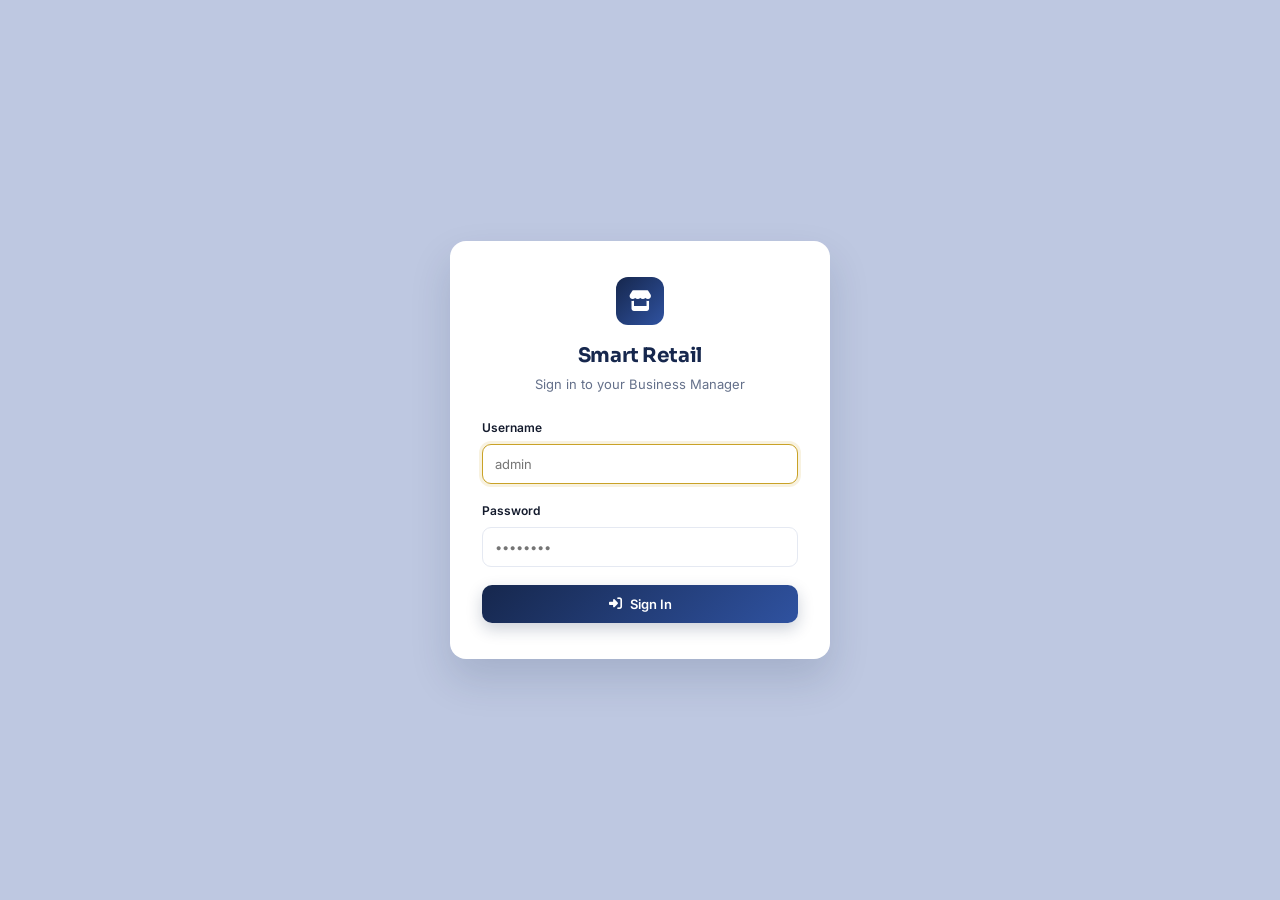
==== commit 38f4fbe8: "separated all files" ====
--- a/index.html
+++ b/index.html
@@ -2,1876 +2,11 @@
 <html lang="en">
 <head>
     <meta charset="UTF-8">
-    <meta name="viewport" content="width=device-width, initial-scale=1.0">
-
+    <meta http-equiv="refresh" content="0; url=dashboard.html">
     <title>Smart Retail Business Manager</title>
-
-    <!-- CSS -->
-    <link rel="stylesheet" href="./css/style.css">
-
-    <!-- Icons -->
-    <link rel="stylesheet"
-          href="https://cdnjs.cloudflare.com/ajax/libs/font-awesome/6.5.0/css/all.min.css">
 </head>
-
 <body>
-
-<!-- ================= SIDEBAR ================= -->
-
-<aside class="sidebar">
-
-    <div class="logo">
-        <div class="logo-icon">
-            <i class="fa-solid fa-store"></i>
-        </div>
-
-        <div>
-            <h2>Smart Retail</h2>
-            <span>Business Manager</span>
-        </div>
-    </div>
-
-
-    <nav class="sidebar-menu">
-
-        <p class="menu-title">MAIN MENU</p>
-
-        <a href="#" class="nav-link active" data-page="dashboard">
-            <i class="fa-solid fa-chart-pie"></i>
-            <span>Dashboard</span>
-        </a>
-
-        <a href="#" class="nav-link" data-page="products">
-            <i class="fa-solid fa-box"></i>
-            <span>Products</span>
-        </a>
-
-        <a href="#" class="nav-link" data-page="categories">
-            <i class="fa-solid fa-layer-group"></i>
-            <span>Categories</span>
-        </a>
-
-        <a href="#" class="nav-link" data-page="suppliers">
-            <i class="fa-solid fa-truck"></i>
-            <span>Suppliers</span>
-        </a>
-
-        <p class="menu-title">TRANSACTIONS</p>
-
-        <a href="#" class="nav-link" data-page="purchase">
-            <i class="fa-solid fa-cart-shopping"></i>
-            <span>Purchase</span>
-        </a>
-
-        <a href="#" class="nav-link" data-page="sales">
-            <i class="fa-solid fa-cash-register"></i>
-            <span>Sells</span>
-        </a>
-
-        <p class="menu-title">ANALYSIS</p>
-
-        <a href="#" class="nav-link" data-page="reports">
-            <i class="fa-solid fa-chart-line"></i>
-            <span>Reports</span>
-        </a>
-
-        <a href="#" class="nav-link" data-page="settings">
-            <i class="fa-solid fa-gear"></i>
-            <span>Settings</span>
-        </a>
-
-    </nav>
-
-
-    <div class="sidebar-bottom">
-
-        <div class="help-box">
-            <i class="fa-solid fa-lightbulb"></i>
-
-            <div>
-                <strong>Business Tip</strong>
-                <p>Keep your stock updated to avoid shortages.</p>
-            </div>
-        </div>
-
-        <div class="user-profile">
-<div class="avatar" id="adminAvatar">
-    A
-</div>
-            <div>
-                <strong id="sidebarAdminName">Admin</strong>
-
-                <small>Business Owner</small>
-            </div>
-
-            <i class="fa-solid fa-ellipsis"></i>
-        </div>
-
-    </div>
-
-</aside>
-
-
-<!-- ================= MAIN ================= -->
-
-<main class="main-content">
-
-    <!-- HEADER -->
-
-    <header class="top-header">
-
-        <div class="mobile-menu">
-            <i class="fa-solid fa-bars"></i>
-        </div>
-
-        <div class="page-heading">
-
-            <h1 id="page-title">Dashboard</h1>
-
-            <p id="page-subtitle">
-                Here's what's happening with your business today.
-            </p>
-
-        </div>
-
-
-        <div class="header-right">
-
-            <div class="search-box">
-
-                <i class="fa-solid fa-search"></i>
-
-                <input
-                    type="text"
-                    id="globalSearch"
-                    placeholder="Search..."
-                >
-
-            </div>
-
-
-            <button class="notification-btn">
-
-                <i class="fa-regular fa-bell"></i>
-
-                <span>3</span>
-
-            </button>
-
-
-            <div class="header-avatar">
-                A
-            </div>
-
-        </div>
-
-    </header>
-
-
-    <!-- ================= PAGE CONTENT ================= -->
-
-    <section id="page-container">
-
-
-        <!-- ================================================= -->
-        <!-- DASHBOARD -->
-        <!-- ================================================= -->
-
-        <div class="page active-page" id="dashboard-page">
-
-            <div class="welcome-section">
-
-                <div>
-
-                    <h2>Good morning, Admin 👋</h2>
-
-                    <p>
-                        Here's an overview of your business performance.
-                    </p>
-
-                </div>
-
-                <button class="primary-btn" onclick="showPage('sales')">
-
-                    <i class="fa-solid fa-plus"></i>
-
-                    New Sale
-
-                </button>
-
-            </div>
-
-
-            <!-- STAT CARDS -->
-
-            <div class="stats-grid">
-
-                <div class="stat-card">
-
-                    <div class="stat-icon purple">
-                        <i class="fa-solid fa-bangladeshi-taka-sign"></i>
-                    </div>
-
-                    <div>
-
-                        <span>Total Sales</span>
-
-                        <h2 id="dashboardSales">
-                            ৳ 0
-                        </h2>
-
-                        <small class="positive">
-                            <i class="fa-solid fa-arrow-up"></i>
-                            This month
-                        </small>
-
-                    </div>
-
-                </div>
-
-
-                <div class="stat-card">
-
-                    <div class="stat-icon green">
-                        <i class="fa-solid fa-chart-line"></i>
-                    </div>
-
-                    <div>
-
-                        <span>Total Profit</span>
-
-                        <h2 id="dashboardProfit">
-                            ৳ 0
-                        </h2>
-
-                        <small class="positive">
-                            <i class="fa-solid fa-arrow-up"></i>
-                            Business profit
-                        </small>
-
-                    </div>
-
-                </div>
-
-
-                <div class="stat-card">
-
-                    <div class="stat-icon blue">
-                        <i class="fa-solid fa-box"></i>
-                    </div>
-
-                    <div>
-
-                        <span>Total Products</span>
-
-                        <h2 id="dashboardProducts">
-                            0
-                        </h2>
-
-                        <small>
-                            Active products
-                        </small>
-
-                    </div>
-
-                </div>
-
-
-                <div class="stat-card">
-
-                    <div class="stat-icon orange">
-                        <i class="fa-solid fa-triangle-exclamation"></i>
-                    </div>
-
-                    <div>
-
-                        <span>Low Stock</span>
-
-                        <h2 id="dashboardLowStock">
-                            0
-                        </h2>
-
-                        <small class="danger">
-                            Need attention
-                        </small>
-
-                    </div>
-
-                </div>
-
-            </div>
-
-
-            <!-- DASHBOARD MIDDLE -->
-
-            <div class="dashboard-grid">
-
-
-                <!-- SALES OVERVIEW -->
-
-                <div class="dashboard-card large-card">
-
-                    <div class="card-header">
-
-                        <div>
-
-                            <h3>Sales Overview</h3>
-
-                            <p>
-                                Your sales performance
-                            </p>
-
-                        </div>
-
-                        <select id="salesPeriod">
-
-                            <option>This Week</option>
-                            <option>This Month</option>
-                            <option>This Year</option>
-
-                        </select>
-
-                    </div>
-
-
-                    <div class="chart-container">
-
-                        <div class="fake-chart">
-
-                            <div class="chart-bars">
-
-                                <div style="height:40%">
-                                    <span>Mon</span>
-                                </div>
-
-                                <div style="height:65%">
-                                    <span>Tue</span>
-                                </div>
-
-                                <div style="height:50%">
-                                    <span>Wed</span>
-                                </div>
-
-                                <div style="height:80%">
-                                    <span>Thu</span>
-                                </div>
-
-                                <div style="height:70%">
-                                    <span>Fri</span>
-                                </div>
-
-                                <div style="height:90%">
-                                    <span>Sat</span>
-                                </div>
-
-                                <div style="height:55%">
-                                    <span>Sun</span>
-                                </div>
-
-                            </div>
-
-                        </div>
-
-                    </div>
-
-                </div>
-
-
-                <!-- PROFIT MARGIN -->
-
-                <div class="dashboard-card">
-
-                    <div class="card-header">
-
-                        <div>
-
-                            <h3>Profit Margin</h3>
-
-                            <p>Overall business margin</p>
-
-                        </div>
-
-                    </div>
-
-
-                    <div class="profit-circle">
-
-                        <div>
-
-                            <strong id="profitMargin">
-                                0%
-                            </strong>
-
-                            <span>Profit</span>
-
-                        </div>
-
-                    </div>
-
-
-                    <div class="profit-info">
-
-                        <div>
-
-                            <span>Revenue</span>
-
-                            <strong id="marginRevenue">
-                                ৳ 0
-                            </strong>
-
-                        </div>
-
-                        <div>
-
-                            <span>Profit</span>
-
-                            <strong id="marginProfit">
-                                ৳ 0
-                            </strong>
-
-                        </div>
-
-                    </div>
-
-                </div>
-
-            </div>
-
-
-            <!-- DASHBOARD BOTTOM -->
-
-            <div class="dashboard-grid">
-
-
-                <!-- LOW STOCK -->
-
-                <div class="dashboard-card">
-
-                    <div class="card-header">
-
-                        <div>
-
-                            <h3>Low Stock Alert</h3>
-
-                            <p>Products that need restocking</p>
-
-                        </div>
-
-                        <button
-                            class="text-btn"
-                            onclick="showPage('products')"
-                        >
-                            View All
-                        </button>
-
-                    </div>
-
-                    <div id="lowStockList"></div>
-
-                </div>
-
-
-                <!-- BREAK EVEN -->
-
-                <div class="dashboard-card">
-
-                    <div class="card-header">
-
-                        <div>
-
-                            <h3>Break-Even Analysis</h3>
-
-                            <p>Business target</p>
-
-                        </div>
-
-                    </div>
-
-
-                    <div class="break-even">
-
-                        <div class="break-number">
-
-                            <span>Break-Even Quantity</span>
-
-                            <strong id="breakEvenQuantity">
-                                0 units
-                            </strong>
-
-                        </div>
-
-
-                        <div class="progress">
-
-                            <div
-                                class="progress-bar"
-                                id="breakEvenProgress"
-                            ></div>
-
-                        </div>
-
-
-                        <p id="breakEvenText">
-                            Add sales to see your progress.
-                        </p>
-
-                    </div>
-
-                </div>
-
-            </div>
-
-
-        </div>
-
-
-        <!-- ================================================= -->
-        <!-- PRODUCTS -->
-        <!-- ================================================= -->
-
-        <div class="page" id="products-page">
-
-            <div class="section-header">
-
-                <div>
-
-                    <h2>Products</h2>
-
-                    <p>
-                        Manage your products and stock.
-                    </p>
-
-                </div>
-
-                <button
-                    class="primary-btn"
-                    onclick="openModal('productModal')"
-                >
-
-                    <i class="fa-solid fa-plus"></i>
-
-                    Add Product
-
-                </button>
-
-            </div>
-
-
-            <div class="summary-grid">
-
-                <div class="mini-card">
-
-                    <span>Total Products</span>
-
-                    <strong id="productCount">
-                        0
-                    </strong>
-
-                </div>
-
-                <div class="mini-card">
-
-                    <span>Total Stock</span>
-
-                    <strong id="totalStock">
-                        0
-                    </strong>
-
-                </div>
-
-                <div class="mini-card warning-mini">
-
-                    <span>Low Stock</span>
-
-                    <strong id="productLowStock">
-                        0
-                    </strong>
-
-                </div>
-
-            </div>
-
-
-            <div class="table-card">
-
-                <div class="table-top">
-
-                    <h3>Product List</h3>
-
-                    <div class="table-search">
-
-                        <i class="fa-solid fa-search"></i>
-
-                        <input
-                            type="text"
-                            id="productSearch"
-                            placeholder="Search products..."
-                            onkeyup="renderProducts()"
-                        >
-
-                    </div>
-
-                </div>
-
-
-                <div class="table-wrapper">
-
-                    <table>
-
-                        <thead>
-
-                            <tr>
-
-                                <th>Product</th>
-                                <th>Category</th>
-                                <th>Purchase Price</th>
-                                <th>Selling Price</th>
-                                <th>Stock</th>
-                                <th>Status</th>
-                                <th>Action</th>
-
-                            </tr>
-
-                        </thead>
-
-                        <tbody id="productsTable"></tbody>
-
-                    </table>
-
-                </div>
-
-            </div>
-
-        </div>
-
-
-        <!-- ================================================= -->
-        <!-- CATEGORIES -->
-        <!-- ================================================= -->
-
-        <div class="page" id="categories-page">
-
-            <div class="section-header">
-
-                <div>
-
-                    <h2>Categories</h2>
-
-                    <p>
-                        Organize your products by category.
-                    </p>
-
-                </div>
-
-                <button
-                    class="primary-btn"
-                    onclick="openModal('categoryModal')"
-                >
-
-                    <i class="fa-solid fa-plus"></i>
-
-                    Add Category
-
-                </button>
-
-            </div>
-
-
-            <div class="category-grid" id="categoryList"></div>
-
-        </div>
-
-
-        <!-- ================================================= -->
-        <!-- SUPPLIERS -->
-        <!-- ================================================= -->
-
-        <div class="page" id="suppliers-page">
-
-            <div class="section-header">
-
-                <div>
-
-                    <h2>Suppliers</h2>
-
-                    <p>
-                        Manage your product suppliers.
-                    </p>
-
-                </div>
-
-                <button
-                    class="primary-btn"
-                    onclick="openModal('supplierModal')"
-                >
-
-                    <i class="fa-solid fa-plus"></i>
-
-                    Add Supplier
-
-                </button>
-
-            </div>
-
-
-            <div class="supplier-grid" id="supplierList"></div>
-
-        </div>
-
-
-        <!-- ================================================= -->
-        <!-- PURCHASE -->
-        <!-- ================================================= -->
-
-        <div class="page" id="purchase-page">
-
-            <div class="section-header">
-
-                <div>
-
-                    <h2>Purchase</h2>
-
-                    <p>
-                        Record products purchased from suppliers.
-                    </p>
-
-                </div>
-
-            </div>
-
-
-            <div class="transaction-layout">
-
-                <div class="form-card">
-
-                    <h3>New Purchase</h3>
-
-                    <form id="purchaseForm">
-
-                        <div class="form-group">
-
-                            <label>Supplier</label>
-
-                            <select id="purchaseSupplier" required>
-                                <option value="">Select Supplier</option>
-                            </select>
-
-                        </div>
-
-
-                        <div class="form-group">
-
-                            <label>Product</label>
-
-                            <select id="purchaseProduct" required>
-                                <option value="">Select Product</option>
-                            </select>
-
-                        </div>
-
-
-                        <div class="form-row">
-
-                            <div class="form-group">
-
-                                <label>Quantity</label>
-
-                                <input
-                                    type="number"
-                                    id="purchaseQuantity"
-                                    min="1"
-                                    required
-                                >
-
-                            </div>
-
-
-                            <div class="form-group">
-
-                                <label>Purchase Price</label>
-
-                                <input
-                                    type="number"
-                                    id="purchasePrice"
-                                    min="0"
-                                    required
-                                >
-
-                            </div>
-
-                        </div>
-
-
-                        <!--  added payment -->
-
-                        <div class="form-group">
-
-                            <label>Payment Method</label>
-
-                            <select id="paymentMethod">
-
-                                <option>Cash</option>
-                                 <option>bKash</option> 
-                                <option>Card</option> 
-                                <option>Other</option>
-
-                            </select>
-
-                        </div>
-
-
-                        <div class="total-box">
-
-                            <span>Total Purchase Cost</span>
-
-                            <strong id="purchaseTotal">
-                                ৳ 0
-                            </strong>
-
-                        </div>
-
-
-                        <button class="primary-btn full-btn">
-
-                            <i class="fa-solid fa-check"></i>
-
-                            Complete Purchase
-
-                        </button>
-
-                    </form>
-
-                </div>
-
-
-                <div class="info-card">
-
-                    <div class="info-icon">
-                        <i class="fa-solid fa-circle-info"></i>
-                    </div>
-
-                    <h3>Purchase Information</h3>
-
-                    <p>
-                        When you record a purchase, the product stock
-                        will automatically increase.
-                    </p>
-
-                    <div class="info-list">
-
-                        <div>
-                            <i class="fa-solid fa-check"></i>
-                            Stock automatically updated
-                        </div>
-
-                        <div>
-                            <i class="fa-solid fa-check"></i>
-                            Purchase cost recorded
-                        </div>
-
-                        <div>
-                            <i class="fa-solid fa-check"></i>
-                            Supplier history maintained
-                        </div>
-
-                    </div>
-
-                </div>
-
-            </div>
-
-
-            <div class="table-card">
-
-                <div class="table-top">
-
-                    <h3>Recent Purchases</h3>
-
-                </div>
-
-                <div class="table-wrapper">
-
-                    <table>
-
-                        <thead>
-
-                            <tr>
-
-                                <th>Date</th>
-                                <th>Supplier</th>
-                                <th>Product</th>
-                                <th>Quantity</th>
-                                <th>Price</th>
-                                <th>Total</th>
-
-                            </tr>
-
-                        </thead>
-
-                        <tbody id="purchaseTable"></tbody>
-
-                    </table>
-
-                </div>
-
-            </div>
-
-        </div>
-
-
-        <!-- ================================================= -->
-        <!-- SALES -->
-        <!-- ================================================= -->
-
-        <div class="page" id="sales-page">
-
-            <div class="section-header">
-
-                <div>
-
-                    <h2>Sells</h2>
-
-                    <p>
-                        Record customer sales and track profit.
-                    </p>
-
-                </div>
-
-            </div>
-
-
-            <div class="transaction-layout">
-
-                <div class="form-card">
-
-                    <h3>New Sale</h3>
-
-                    <form id="salesForm">
-
-                        <div class="form-group">
-
-                            <label>Customer Name</label>
-
-                            <input
-                                type="text"
-                                id="customerName"
-                                placeholder="Enter customer name"
-                                required
-                            >
-
-                        </div>
-
-
-                        <div class="form-group">
-
-                            <label>Customer Phone</label>
-
-                            <input
-                                type="text"
-                                id="customerPhone"
-                                placeholder="01XXXXXXXXX"
-                            >
-
-                        </div>
-
-
-                        <div class="form-group">
-
-                            <label>Product</label>
-
-                            <select id="salesProduct" required>
-                                <option value="">Select Product</option>
-                            </select>
-
-                        </div>
-
-
-                        <div class="form-row">
-
-                            <div class="form-group">
-
-                                <label>Quantity</label>
-
-                                <input
-                                    type="number"
-                                    id="salesQuantity"
-                                    min="1"
-                                    value="1"
-                                    required
-                                >
-
-                            </div>
-
-
-                            <div class="form-group">
-
-                                <label>Discount</label>
-
-                                <input
-                                    type="number"
-                                    id="salesDiscount"
-                                    min="0"
-                                    value="0"
-                                >
-
-                            </div>
-
-                        </div>
-
-
-                        <div class="form-group">
-
-                            <label>Payment Method</label>
-
-                            <select id="paymentMethod">
-
-                                <option>Cash</option>
-                                 <option>bKash</option> 
-                                <option>Card</option> 
-                                <option>Other</option>
-
-                            </select>
-
-                        </div>
-
-
-                        <div class="sale-summary">
-
-                            <div>
-
-                                <span>Unit Price</span>
-
-                                <strong id="saleUnitPrice">
-                                    ৳ 0
-                                </strong>
-
-                            </div>
-
-
-                            <div>
-
-                                <span>Subtotal</span>
-
-                                <strong id="saleSubtotal">
-                                    ৳ 0
-                                </strong>
-
-                            </div>
-
-
-                            <div>
-
-                                <span>Discount</span>
-
-                                <strong id="saleDiscount">
-                                    ৳ 0
-                                </strong>
-
-                            </div>
-
-
-                            <div class="grand-total">
-
-                                <span>Total</span>
-
-                                <strong id="saleTotal">
-                                    ৳ 0
-                                </strong>
-
-                            </div>
-
-                        </div>
-
-
-                        <button class="primary-btn full-btn">
-
-                            <i class="fa-solid fa-cash-register"></i>
-
-                            Complete Sale
-
-                        </button>
-
-                    </form>
-
-                </div>
-
-
-                <div class="sale-help">
-
-                    <div class="sale-help-icon">
-
-                        <i class="fa-solid fa-lightbulb"></i>
-
-                    </div>
-
-                    <h3>Smart Selling</h3>
-
-                    <p>
-                        Every sale automatically reduces stock and
-                        calculates your profit.
-                    </p>
-
-                    <div class="profit-preview">
-
-                        <span>Estimated Profit</span>
-
-                        <strong id="estimatedProfit">
-                            ৳ 0
-                        </strong>
-
-                    </div>
-
-                </div>
-
-            </div>
-
-
-            <div class="table-card">
-
-                <div class="table-top">
-
-                    <h3>Sales History</h3>
-
-                    <button
-                        class="outline-btn"
-                        onclick="clearSales()"
-                    >
-                        Clear History
-                    </button>
-
-                </div>
-
-
-                <div class="table-wrapper">
-
-                    <table>
-
-                        <thead>
-
-                            <tr>
-
-                                <th>Date</th>
-                                <th>Customer</th>
-                                <th>Product</th>
-                                <th>Qty</th>
-                                <th>Total</th>
-                                <th>Profit</th>
-                                <th>Payment</th>
-
-                            </tr>
-
-                        </thead>
-
-                        <tbody id="salesTable"></tbody>
-
-                    </table>
-
-                </div>
-
-            </div>
-
-        </div>
-
-
-        <!-- ================================================= -->
-        <!-- REPORTS -->
-        <!-- ================================================= -->
-
-        <div class="page" id="reports-page">
-
-            <div class="section-header">
-
-                <div>
-
-                    <h2>Reports</h2>
-
-                    <p>
-                        Understand your business performance.
-                    </p>
-
-                </div>
-
-                <button
-                    class="outline-btn"
-                    onclick="window.print()"
-                >
-
-                    <i class="fa-solid fa-print"></i>
-
-                    Print Report
-
-                </button>
-
-            </div>
-
-
-            <div class="report-cards">
-
-                <div class="report-card">
-
-                    <i class="fa-solid fa-money-bill-trend-up"></i>
-
-                    <span>Total Revenue</span>
-
-                    <strong id="reportRevenue">
-                        ৳ 0
-                    </strong>
-
-                </div>
-
-
-                <div class="report-card">
-
-                    <i class="fa-solid fa-chart-column"></i>
-
-                    <span>Total Profit</span>
-
-                    <strong id="reportProfit">
-                        ৳ 0
-                    </strong>
-
-                </div>
-
-
-                <div class="report-card">
-
-                    <i class="fa-solid fa-percent"></i>
-
-                    <span>Profit Margin</span>
-
-                    <strong id="reportMargin">
-                        0%
-                    </strong>
-
-                </div>
-
-
-                <div class="report-card">
-
-                    <i class="fa-solid fa-cart-shopping"></i>
-
-                    <span>Total Sales</span>
-
-                    <strong id="reportTransactions">
-                        0
-                    </strong>
-
-                </div>
-
-            </div>
-
-
-            <div class="dashboard-grid">
-
-
-                <div class="dashboard-card">
-
-                    <div class="card-header">
-
-                        <div>
-
-                            <h3>Profit & Loss</h3>
-
-                            <p>Business financial summary</p>
-
-                        </div>
-
-                    </div>
-
-
-                    <div class="financial-list">
-
-                        <div>
-
-                            <span>Total Revenue</span>
-
-                            <strong id="financialRevenue">
-                                ৳ 0
-                            </strong>
-
-                        </div>
-
-                        <div>
-
-                            <span>Cost of Goods</span>
-
-                            <strong id="financialCost">
-                                ৳ 0
-                            </strong>
-
-                        </div>
-
-                        <div class="profit-row">
-
-                            <span>Gross Profit</span>
-
-                            <strong id="financialProfit">
-                                ৳ 0
-                            </strong>
-
-                        </div>
-
-                    </div>
-
-                </div>
-
-
-                <div class="dashboard-card">
-
-                    <div class="card-header">
-
-                        <div>
-
-                            <h3>Break-Even Analysis</h3>
-
-                            <p>Calculate your business target</p>
-
-                        </div>
-
-                    </div>
-
-
-                    <div class="break-form">
-
-                        <div class="form-group">
-
-                            <label>Fixed Cost</label>
-
-                            <input
-                                type="number"
-                                id="fixedCost"
-                                value="20000"
-                                oninput="calculateBreakEven()"
-                            >
-
-                        </div>
-
-
-                        <div class="form-group">
-
-                            <label>Selling Price / Unit</label>
-
-                            <input
-                                type="number"
-                                id="breakSellingPrice"
-                                value="500"
-                                oninput="calculateBreakEven()"
-                            >
-
-                        </div>
-
-
-                        <div class="form-group">
-
-                            <label>Variable Cost / Unit</label>
-
-                            <input
-                                type="number"
-                                id="variableCost"
-                                value="300"
-                                oninput="calculateBreakEven()"
-                            >
-
-                        </div>
-
-
-                        <div class="break-result">
-
-                            <span>Break-Even Quantity</span>
-
-                            <strong id="breakResult">
-                                100 units
-                            </strong>
-
-                        </div>
-
-                    </div>
-
-                </div>
-
-            </div>
-
-
-            <div class="table-card">
-
-                <div class="table-top">
-
-                    <h3>Best Selling Products</h3>
-
-                </div>
-
-                <div class="table-wrapper">
-
-                    <table>
-
-                        <thead>
-
-                            <tr>
-
-                                <th>Product</th>
-                                <th>Units Sold</th>
-                                <th>Revenue</th>
-                                <th>Profit</th>
-
-                            </tr>
-
-                        </thead>
-
-                        <tbody id="bestSellingTable"></tbody>
-
-                    </table>
-
-                </div>
-
-            </div>
-
-        </div>
-<!-- ================================================= -->
-<!-- SETTINGS -->
-<!-- ================================================= -->
-
-<div class="page" id="settings-page">
-
-    <div class="section-header">
-
-        <div>
-
-            <h2>Settings</h2>
-
-            <p>
-                Manage your business information.
-            </p>
-
-        </div>
-
-    </div>
-
-
-    <div class="settings-layout">
-
-
-        <!-- SETTINGS MENU -->
-        <div class="settings-menu">
-
-            <button class="setting-tab active">
-
-                <i class="fa-solid fa-store"></i>
-
-                Business Information
-
-            </button>
-
-        </div>
-
-
-        <!-- SETTINGS CONTENT -->
-        <div class="settings-content">
-
-            <h3>Business Information</h3>
-
-            <p class="settings-description">
-                Update your business details.
-            </p>
-
-
-            <!-- BUSINESS NAME + PHONE -->
-            <div class="form-row">
-
-                <div class="form-group">
-
-                    <label for="adminName">
-                        admin Name
-                    </label>
-
-                    <input
-                        type="text"
-                        id="adminName"
-                        value="admin"
-                        placeholder="Enter admin name"
-                    >
-
-                </div>
-
-
-                <div class="form-group">
-
-                    <label for="businessPhone">
-                        Phone
-                    </label>
-
-                    <input
-                        type="text"
-                        id="businessPhone"
-                        value="01700000000"
-                        placeholder="Enter phone number"
-                    >
-
-                </div>
-
-            </div>
-
-
-            <!-- EMAIL -->
-            <div class="form-group">
-
-                <label for="businessEmail">
-                    Email
-                </label>
-
-                <input
-                    type="email"
-                    id="businessEmail"
-                    value="admin@smartretail.com"
-                    placeholder="Enter business email"
-                >
-
-            </div>
-
-
-            <!-- ADDRESS -->
-            <div class="form-group">
-
-                <label for="businessAddress">
-                    Business Address
-                </label>
-
-                <textarea
-                    id="businessAddress"
-                    rows="4"
-                    placeholder="Enter business address"
-                >Sylhet, Bangladesh</textarea>
-
-            </div>
-
-
-            <!-- SAVE BUTTON -->
-            <button
-                type="button"
-                class="primary-btn"
-                id="saveBusinessInfo"
-            >
-
-                <i class="fa-solid fa-save"></i>
-
-                Save Changes
-
-            </button>
-
-
-        </div>
-
-    </div>
-
-</div>
-
-<!-- ================================================= -->
-<!-- PRODUCT MODAL -->
-<!-- ================================================= -->
-
-<div class="modal" id="productModal">
-
-    <div class="modal-content">
-
-        <div class="modal-header">
-
-            <div>
-
-                <h3>Add New Product</h3>
-
-                <p>Add a product to your inventory.</p>
-
-            </div>
-
-            <button
-                class="close-modal"
-                onclick="closeModal('productModal')"
-            >
-                
-            </button>
-
-        </div>
-
-
-        <form id="productForm">
-
-            <div class="form-group">
-
-                <label>Product Name</label>
-
-                <input
-                    type="text"
-                    id="productName"
-                    placeholder="e.g. Rice 5kg"
-                    required
-                >
-
-            </div>
-
-
-            <div class="form-group">
-
-                <label>Category</label>
-
-                <select id="productCategory" required></select>
-
-            </div>
-
-
-            <div class="form-row">
-
-                <div class="form-group">
-
-                    <label>Purchase Price</label>
-
-                    <input
-                        type="number"
-                        id="productPurchasePrice"
-                        required
-                    >
-
-                </div>
-
-
-                <div class="form-group">
-
-                    <label>Selling Price</label>
-
-                    <input
-                        type="number"
-                        id="productSellingPrice"
-                        required
-                    >
-
-                </div>
-
-            </div>
-
-
-            <div class="form-row">
-
-                <div class="form-group">
-
-                    <label>Stock Quantity</label>
-
-                    <input
-                        type="number"
-                        id="productStock"
-                        required
-                    >
-
-                </div>
-
-
-                <div class="form-group">
-
-                    <label>Minimum Stock</label>
-
-                    <input
-                        type="number"
-                        id="productMinimumStock"
-                        value="5"
-                        required
-                    >
-
-                </div>
-
-            </div>
-
-
-            <div class="modal-actions">
-
-                <button
-                    type="button"
-                    class="outline-btn"
-                    onclick="closeModal('productModal')"
-                >
-                    Cancel
-                </button>
-
-                <button class="primary-btn">
-                    Add Product
-                </button>
-
-            </div>
-
-        </form>
-
-    </div>
-
-</div>
-
-
-<!-- ================================================= -->
-<!-- CATEGORY MODAL -->
-<!-- ================================================= -->
-
-<div class="modal" id="categoryModal">
-
-    <div class="modal-content small-modal">
-
-        <div class="modal-header">
-
-            <h3>Add Category</h3>
-
-            <button
-                class="close-modal"
-                onclick="closeModal('categoryModal')"
-            >
-                
-            </button>
-
-        </div>
-
-
-        <form id="categoryForm">
-
-            <div class="form-group">
-
-                <label>Category Name</label>
-
-                <input
-                    type="text"
-                    id="categoryName"
-                    placeholder="e.g. Grocery"
-                    required
-                >
-
-            </div>
-
-
-            <div class="modal-actions">
-
-                <button
-                    type="button"
-                    class="outline-btn"
-                    onclick="closeModal('categoryModal')"
-                >
-                    Cancel
-                </button>
-
-                <button class="primary-btn">
-                    Add Category
-                </button>
-
-            </div>
-
-        </form>
-
-    </div>
-
-</div>
-
-
-<!-- ================================================= -->
-<!-- SUPPLIER MODAL -->
-<!-- ================================================= -->
-
-<div class="modal" id="supplierModal">
-
-    <div class="modal-content">
-
-        <div class="modal-header">
-
-            <div>
-
-                <h3>Add Supplier</h3>
-
-                <p>Add supplier information.</p>
-
-            </div>
-
-            <button
-                class="close-modal"
-                onclick="closeModal('supplierModal')"
-            >
-                
-            </button>
-
-        </div>
-
-
-        <form id="supplierForm">
-
-            <div class="form-group">
-
-                <label>Supplier Name</label>
-
-                <input
-                    type="text"
-                    id="supplierName"
-                    required
-                >
-
-            </div>
-
-
-            <div class="form-row">
-
-                <div class="form-group">
-
-                    <label>Phone</label>
-
-                    <input
-                        type="text"
-                        id="supplierPhone"
-                        required
-                    >
-
-                </div>
-
-
-                <div class="form-group">
-
-                    <label>Email</label>
-
-                    <input
-                        type="email"
-                        id="supplierEmail"
-                    >
-
-                </div>
-
-            </div>
-
-
-            <div class="form-group">
-
-                <label>Address</label>
-
-                <textarea
-                    id="supplierAddress"
-                    rows="3"
-                ></textarea>
-
-            </div>
-
-
-            <div class="modal-actions">
-
-                <button
-                    type="button"
-                    class="outline-btn"
-                    onclick="closeModal('supplierModal')"
-                >
-                    Cancel
-                </button>
-
-                <button class="primary-btn">
-                    Add Supplier
-                </button>
-
-            </div>
-
-        </form>
-
-    </div>
-
-</div>
-
-
-<!-- JAVASCRIPT -->
-
-<script src="js/script.js"></script>
-
+    <p>Redirecting to <a href="dashboard.html">Dashboard</a>...</p>
+    <script>window.location.replace("dashboard.html");</script>
 </body>
-</html>+</html>
